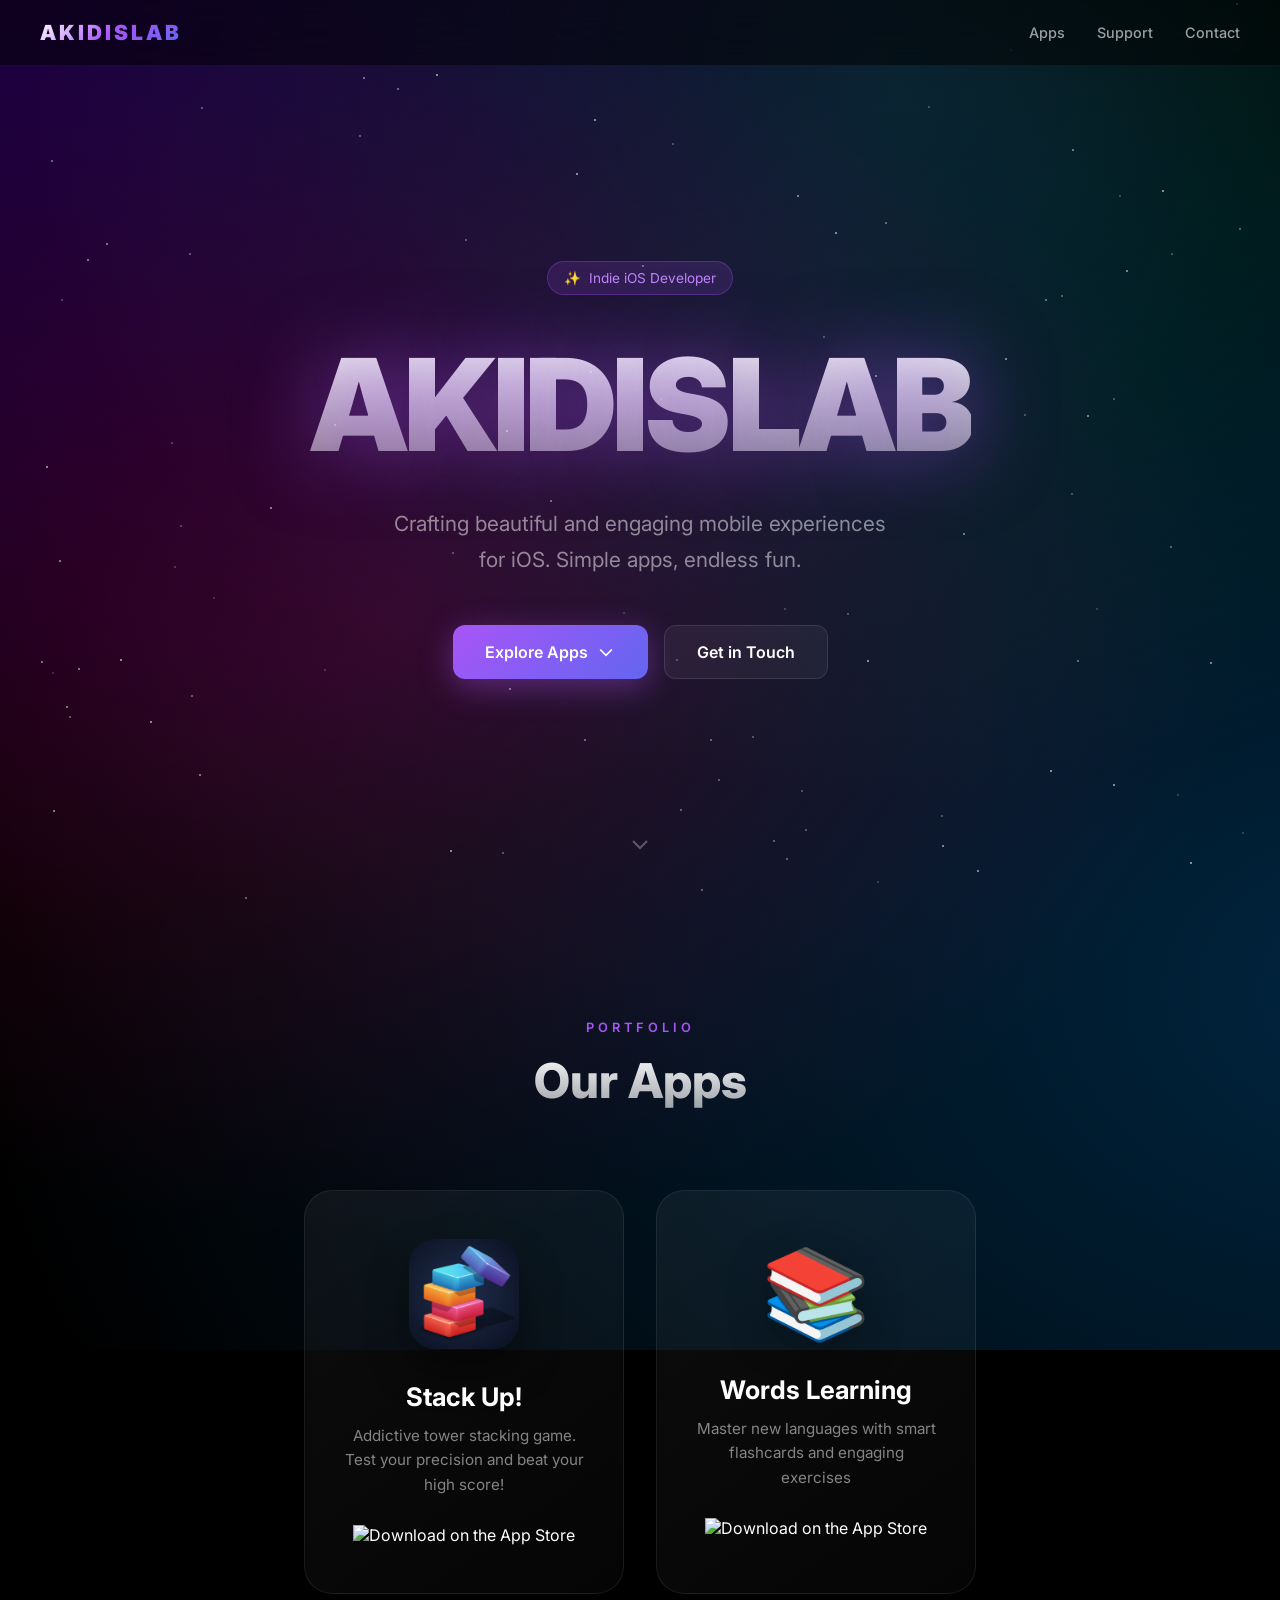
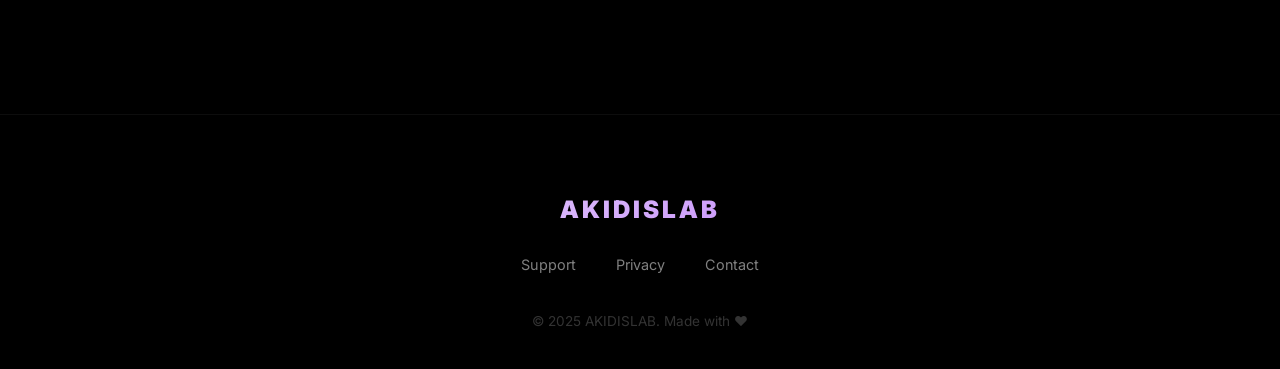
==== index.html @ 48c6bed4 "Add Words Learning App Store link Replace "Coming Soon" placeholder with active App Store link for t" ====
<!DOCTYPE html>
<html lang="en">
<head>
    <meta charset="UTF-8">
    <meta name="viewport" content="width=device-width, initial-scale=1.0">
    <title>AKIDISLAB</title>
    <link rel="preconnect" href="https://fonts.googleapis.com">
    <link rel="preconnect" href="https://fonts.gstatic.com" crossorigin>
    <link href="https://fonts.googleapis.com/css2?family=Inter:wght@400;500;600;700;800;900&display=swap" rel="stylesheet">
    <style>
        * {
            margin: 0;
            padding: 0;
            box-sizing: border-box;
        }
        body {
            font-family: 'Inter', -apple-system, BlinkMacSystemFont, sans-serif;
            background: #000;
            color: white;
            min-height: 100vh;
            overflow-x: hidden;
        }

        /* Animated background */
        .bg-gradient {
            position: fixed;
            top: 0;
            left: 0;
            right: 0;
            bottom: 0;
            z-index: -1;
            background: #000;
        }
        .bg-gradient::before {
            content: '';
            position: absolute;
            top: -50%;
            left: -50%;
            width: 200%;
            height: 200%;
            background:
                radial-gradient(ellipse at 20% 20%, rgba(120, 0, 255, 0.3) 0%, transparent 50%),
                radial-gradient(ellipse at 80% 80%, rgba(0, 150, 255, 0.25) 0%, transparent 50%),
                radial-gradient(ellipse at 40% 60%, rgba(255, 0, 100, 0.2) 0%, transparent 40%),
                radial-gradient(ellipse at 60% 30%, rgba(0, 255, 200, 0.15) 0%, transparent 40%);
            animation: gradientMove 20s ease-in-out infinite;
        }
        @keyframes gradientMove {
            0%, 100% { transform: translate(0, 0) rotate(0deg); }
            25% { transform: translate(2%, 2%) rotate(1deg); }
            50% { transform: translate(-1%, 3%) rotate(-1deg); }
            75% { transform: translate(-2%, -1%) rotate(0.5deg); }
        }

        /* Stars */
        .stars {
            position: fixed;
            top: 0;
            left: 0;
            width: 100%;
            height: 100%;
            z-index: -1;
            pointer-events: none;
        }
        .star {
            position: absolute;
            width: 2px;
            height: 2px;
            background: white;
            border-radius: 50%;
            animation: twinkle 3s ease-in-out infinite;
        }
        @keyframes twinkle {
            0%, 100% { opacity: 0.3; transform: scale(1); }
            50% { opacity: 1; transform: scale(1.2); }
        }

        /* Header */
        header {
            position: fixed;
            top: 0;
            left: 0;
            right: 0;
            z-index: 100;
            padding: 20px 40px;
            display: flex;
            justify-content: space-between;
            align-items: center;
            background: rgba(0, 0, 0, 0.5);
            backdrop-filter: blur(20px);
            -webkit-backdrop-filter: blur(20px);
            border-bottom: 1px solid rgba(255,255,255,0.05);
            transition: all 0.3s ease;
        }
        header.scrolled {
            background: rgba(0, 0, 0, 0.9);
            padding: 16px 40px;
        }
        .logo {
            font-size: 1.3rem;
            font-weight: 900;
            letter-spacing: 3px;
            background: linear-gradient(135deg, #fff 0%, #a855f7 50%, #6366f1 100%);
            -webkit-background-clip: text;
            -webkit-text-fill-color: transparent;
            background-clip: text;
        }
        nav {
            display: flex;
            gap: 32px;
        }
        nav a {
            color: rgba(255,255,255,0.6);
            text-decoration: none;
            font-size: 0.9rem;
            font-weight: 500;
            transition: all 0.3s ease;
            position: relative;
        }
        nav a::after {
            content: '';
            position: absolute;
            bottom: -4px;
            left: 0;
            width: 0;
            height: 2px;
            background: linear-gradient(90deg, #a855f7, #6366f1);
            transition: width 0.3s ease;
        }
        nav a:hover {
            color: #fff;
        }
        nav a:hover::after {
            width: 100%;
        }

        /* Hero */
        .hero {
            min-height: 100vh;
            display: flex;
            flex-direction: column;
            justify-content: center;
            align-items: center;
            text-align: center;
            padding: 120px 24px 80px;
            position: relative;
        }
        .hero-badge {
            display: inline-flex;
            align-items: center;
            gap: 8px;
            padding: 8px 16px;
            background: rgba(168, 85, 247, 0.15);
            border: 1px solid rgba(168, 85, 247, 0.3);
            border-radius: 50px;
            font-size: 0.85rem;
            color: #c084fc;
            margin-bottom: 32px;
            animation: fadeInUp 0.8s ease forwards;
            opacity: 0;
        }
        .hero-badge::before {
            content: '✨';
        }
        .hero-title {
            font-size: clamp(3.5rem, 12vw, 8rem);
            font-weight: 900;
            letter-spacing: -4px;
            margin-bottom: 24px;
            background: linear-gradient(180deg, #fff 0%, rgba(255,255,255,0.4) 100%);
            -webkit-background-clip: text;
            -webkit-text-fill-color: transparent;
            background-clip: text;
            animation: fadeInUp 0.8s ease 0.1s forwards;
            opacity: 0;
            text-shadow: 0 0 80px rgba(168, 85, 247, 0.5);
        }
        .hero-subtitle {
            font-size: clamp(1rem, 3vw, 1.3rem);
            color: rgba(255,255,255,0.5);
            max-width: 500px;
            line-height: 1.7;
            animation: fadeInUp 0.8s ease 0.2s forwards;
            opacity: 0;
        }
        .hero-cta {
            margin-top: 48px;
            display: flex;
            gap: 16px;
            animation: fadeInUp 0.8s ease 0.3s forwards;
            opacity: 0;
        }
        .btn {
            padding: 16px 32px;
            border-radius: 12px;
            font-size: 1rem;
            font-weight: 600;
            text-decoration: none;
            transition: all 0.3s ease;
            display: inline-flex;
            align-items: center;
            gap: 8px;
        }
        .btn-primary {
            background: linear-gradient(135deg, #a855f7 0%, #6366f1 100%);
            color: white;
            box-shadow: 0 8px 32px rgba(168, 85, 247, 0.4);
        }
        .btn-primary:hover {
            transform: translateY(-2px);
            box-shadow: 0 12px 40px rgba(168, 85, 247, 0.6);
        }
        .btn-secondary {
            background: rgba(255,255,255,0.05);
            border: 1px solid rgba(255,255,255,0.1);
            color: white;
        }
        .btn-secondary:hover {
            background: rgba(255,255,255,0.1);
            border-color: rgba(255,255,255,0.2);
        }
        .scroll-indicator {
            position: absolute;
            bottom: 40px;
            left: 50%;
            transform: translateX(-50%);
            animation: bounce 2s ease-in-out infinite;
        }
        .scroll-indicator svg {
            width: 24px;
            height: 24px;
            stroke: rgba(255,255,255,0.3);
        }
        @keyframes bounce {
            0%, 100% { transform: translateX(-50%) translateY(0); }
            50% { transform: translateX(-50%) translateY(10px); }
        }
        @keyframes fadeInUp {
            from {
                opacity: 0;
                transform: translateY(30px);
            }
            to {
                opacity: 1;
                transform: translateY(0);
            }
        }

        /* Apps Section */
        .apps-section {
            padding: 120px 24px;
            position: relative;
        }
        .section-header {
            text-align: center;
            margin-bottom: 80px;
        }
        .section-label {
            font-size: 0.8rem;
            font-weight: 600;
            letter-spacing: 4px;
            text-transform: uppercase;
            color: #a855f7;
            margin-bottom: 16px;
        }
        .section-title {
            font-size: clamp(2rem, 5vw, 3rem);
            font-weight: 800;
            background: linear-gradient(180deg, #fff 0%, rgba(255,255,255,0.6) 100%);
            -webkit-background-clip: text;
            -webkit-text-fill-color: transparent;
            background-clip: text;
        }
        .apps-grid {
            display: flex;
            justify-content: center;
            gap: 32px;
            flex-wrap: wrap;
            max-width: 900px;
            margin: 0 auto;
        }
        .app-card {
            width: 320px;
            background: linear-gradient(145deg, rgba(255,255,255,0.05) 0%, rgba(255,255,255,0.02) 100%);
            border-radius: 28px;
            padding: 48px 36px;
            text-align: center;
            text-decoration: none;
            color: white;
            border: 1px solid rgba(255,255,255,0.08);
            transition: all 0.4s cubic-bezier(0.175, 0.885, 0.32, 1.275);
            position: relative;
            overflow: hidden;
        }
        .app-card::before {
            content: '';
            position: absolute;
            top: 0;
            left: 0;
            right: 0;
            bottom: 0;
            background: linear-gradient(135deg, rgba(168, 85, 247, 0.1) 0%, rgba(99, 102, 241, 0.1) 100%);
            opacity: 0;
            transition: opacity 0.4s ease;
        }
        .app-card:hover {
            transform: translateY(-12px) scale(1.02);
            border-color: rgba(168, 85, 247, 0.3);
            box-shadow:
                0 40px 80px rgba(0,0,0,0.4),
                0 0 60px rgba(168, 85, 247, 0.2);
        }
        .app-card:hover::before {
            opacity: 1;
        }
        .app-card.disabled {
            pointer-events: none;
        }
        .app-card.disabled:hover {
            transform: none;
        }
        .app-icon-container {
            position: relative;
            display: inline-block;
            margin-bottom: 28px;
        }
        .app-icon-img {
            width: 110px;
            height: 110px;
            border-radius: 26px;
            box-shadow: 0 20px 40px rgba(0,0,0,0.4);
            position: relative;
            z-index: 1;
        }
        .app-icon-glow {
            position: absolute;
            top: 50%;
            left: 50%;
            transform: translate(-50%, -50%);
            width: 140px;
            height: 140px;
            background: radial-gradient(circle, rgba(168, 85, 247, 0.4) 0%, transparent 70%);
            filter: blur(20px);
            z-index: 0;
            opacity: 0;
            transition: opacity 0.4s ease;
        }
        .app-card:hover .app-icon-glow {
            opacity: 1;
        }
        .app-emoji {
            font-size: 5.5rem;
            margin-bottom: 28px;
            display: block;
            filter: drop-shadow(0 10px 20px rgba(0,0,0,0.3));
        }
        .app-name {
            font-size: 1.6rem;
            font-weight: 700;
            margin-bottom: 12px;
            position: relative;
            z-index: 1;
        }
        .app-desc {
            font-size: 0.95rem;
            color: rgba(255,255,255,0.5);
            margin-bottom: 28px;
            line-height: 1.6;
            position: relative;
            z-index: 1;
        }
        .app-store-badge {
            height: 48px;
            transition: transform 0.3s ease;
            position: relative;
            z-index: 1;
        }
        .app-card:hover .app-store-badge {
            transform: scale(1.05);
        }
        .status-badge {
            display: inline-block;
            padding: 10px 20px;
            border-radius: 50px;
            font-size: 0.8rem;
            font-weight: 600;
            letter-spacing: 1px;
            text-transform: uppercase;
            background: linear-gradient(135deg, rgba(251, 191, 36, 0.15) 0%, rgba(245, 158, 11, 0.15) 100%);
            color: #fbbf24;
            border: 1px solid rgba(251, 191, 36, 0.3);
            position: relative;
            z-index: 1;
        }

        /* Footer */
        footer {
            padding: 80px 24px 40px;
            text-align: center;
            border-top: 1px solid rgba(255,255,255,0.05);
            background: linear-gradient(180deg, transparent 0%, rgba(0,0,0,0.5) 100%);
        }
        .footer-logo {
            font-size: 1.5rem;
            font-weight: 900;
            letter-spacing: 3px;
            background: linear-gradient(135deg, #fff 0%, #a855f7 100%);
            -webkit-background-clip: text;
            -webkit-text-fill-color: transparent;
            background-clip: text;
            margin-bottom: 32px;
        }
        .footer-links {
            display: flex;
            justify-content: center;
            gap: 40px;
            margin-bottom: 40px;
        }
        .footer-links a {
            color: rgba(255,255,255,0.5);
            text-decoration: none;
            font-size: 0.9rem;
            transition: color 0.3s ease;
        }
        .footer-links a:hover {
            color: #a855f7;
        }
        .copyright {
            color: rgba(255,255,255,0.2);
            font-size: 0.85rem;
        }

        /* Mobile */
        @media (max-width: 768px) {
            header {
                padding: 16px 20px;
            }
            nav {
                gap: 20px;
            }
            nav a {
                font-size: 0.85rem;
            }
            .hero-title {
                letter-spacing: -2px;
            }
            .hero-cta {
                flex-direction: column;
                width: 100%;
                max-width: 300px;
            }
            .btn {
                width: 100%;
                justify-content: center;
            }
            .apps-grid {
                gap: 24px;
            }
            .app-card {
                width: 100%;
                max-width: 340px;
            }
        }
    </style>
</head>
<body>
    <div class="bg-gradient"></div>
    <div class="stars" id="stars"></div>

    <header id="header">
        <div class="logo">AKIDISLAB</div>
        <nav>
            <a href="#apps">Apps</a>
            <a href="support.html">Support</a>
            <a href="mailto:akidislab@gmail.com">Contact</a>
        </nav>
    </header>

    <section class="hero">
        <span class="hero-badge">Indie iOS Developer</span>
        <h1 class="hero-title">AKIDISLAB</h1>
        <p class="hero-subtitle">Crafting beautiful and engaging mobile experiences for iOS. Simple apps, endless fun.</p>
        <div class="hero-cta">
            <a href="#apps" class="btn btn-primary">
                <span>Explore Apps</span>
                <svg width="20" height="20" fill="none" stroke="currentColor" stroke-width="2" viewBox="0 0 24 24">
                    <path d="M19 9l-7 7-7-7"/>
                </svg>
            </a>
            <a href="mailto:akidislab@gmail.com" class="btn btn-secondary">Get in Touch</a>
        </div>
        <div class="scroll-indicator">
            <svg fill="none" stroke="currentColor" stroke-width="2" viewBox="0 0 24 24">
                <path d="M19 9l-7 7-7-7"/>
            </svg>
        </div>
    </section>

    <section class="apps-section" id="apps">
        <div class="section-header">
            <div class="section-label">Portfolio</div>
            <h2 class="section-title">Our Apps</h2>
        </div>
        <div class="apps-grid">
            <a href="https://apps.apple.com/app/id6756848592" class="app-card">
                <div class="app-icon-container">
                    <div class="app-icon-glow"></div>
                    <img src="stackup-icon.png" alt="Stack Up!" class="app-icon-img">
                </div>
                <div class="app-name">Stack Up!</div>
                <p class="app-desc">Addictive tower stacking game. Test your precision and beat your high score!</p>
                <img src="https://developer.apple.com/assets/elements/badges/download-on-the-app-store.svg" alt="Download on the App Store" class="app-store-badge">
            </a>
            <a href="https://apps.apple.com/rs/app/words-learning/id6756813183" class="app-card">
                <span class="app-emoji">📚</span>
                <div class="app-name">Words Learning</div>
                <p class="app-desc">Master new languages with smart flashcards and engaging exercises</p>
                <img src="https://developer.apple.com/assets/elements/badges/download-on-the-app-store.svg" alt="Download on the App Store" class="app-store-badge">
            </a>
        </div>
    </section>

    <footer>
        <div class="footer-logo">AKIDISLAB</div>
        <div class="footer-links">
            <a href="support.html">Support</a>
            <a href="privacy.html">Privacy</a>
            <a href="mailto:akidislab@gmail.com">Contact</a>
        </div>
        <p class="copyright">© 2025 AKIDISLAB. Made with ❤️</p>
    </footer>

    <script>
        // Generate stars
        const starsContainer = document.getElementById('stars');
        for (let i = 0; i < 100; i++) {
            const star = document.createElement('div');
            star.className = 'star';
            star.style.left = Math.random() * 100 + '%';
            star.style.top = Math.random() * 100 + '%';
            star.style.animationDelay = Math.random() * 3 + 's';
            star.style.opacity = Math.random() * 0.5 + 0.2;
            starsContainer.appendChild(star);
        }

        // Header scroll effect
        const header = document.getElementById('header');
        window.addEventListener('scroll', () => {
            if (window.scrollY > 50) {
                header.classList.add('scrolled');
            } else {
                header.classList.remove('scrolled');
            }
        });

        // Smooth scroll
        document.querySelectorAll('a[href^="#"]').forEach(anchor => {
            anchor.addEventListener('click', function (e) {
                e.preventDefault();
                const target = document.querySelector(this.getAttribute('href'));
                if (target) {
                    target.scrollIntoView({ behavior: 'smooth', block: 'start' });
                }
            });
        });
    </script>
</body>
</html>
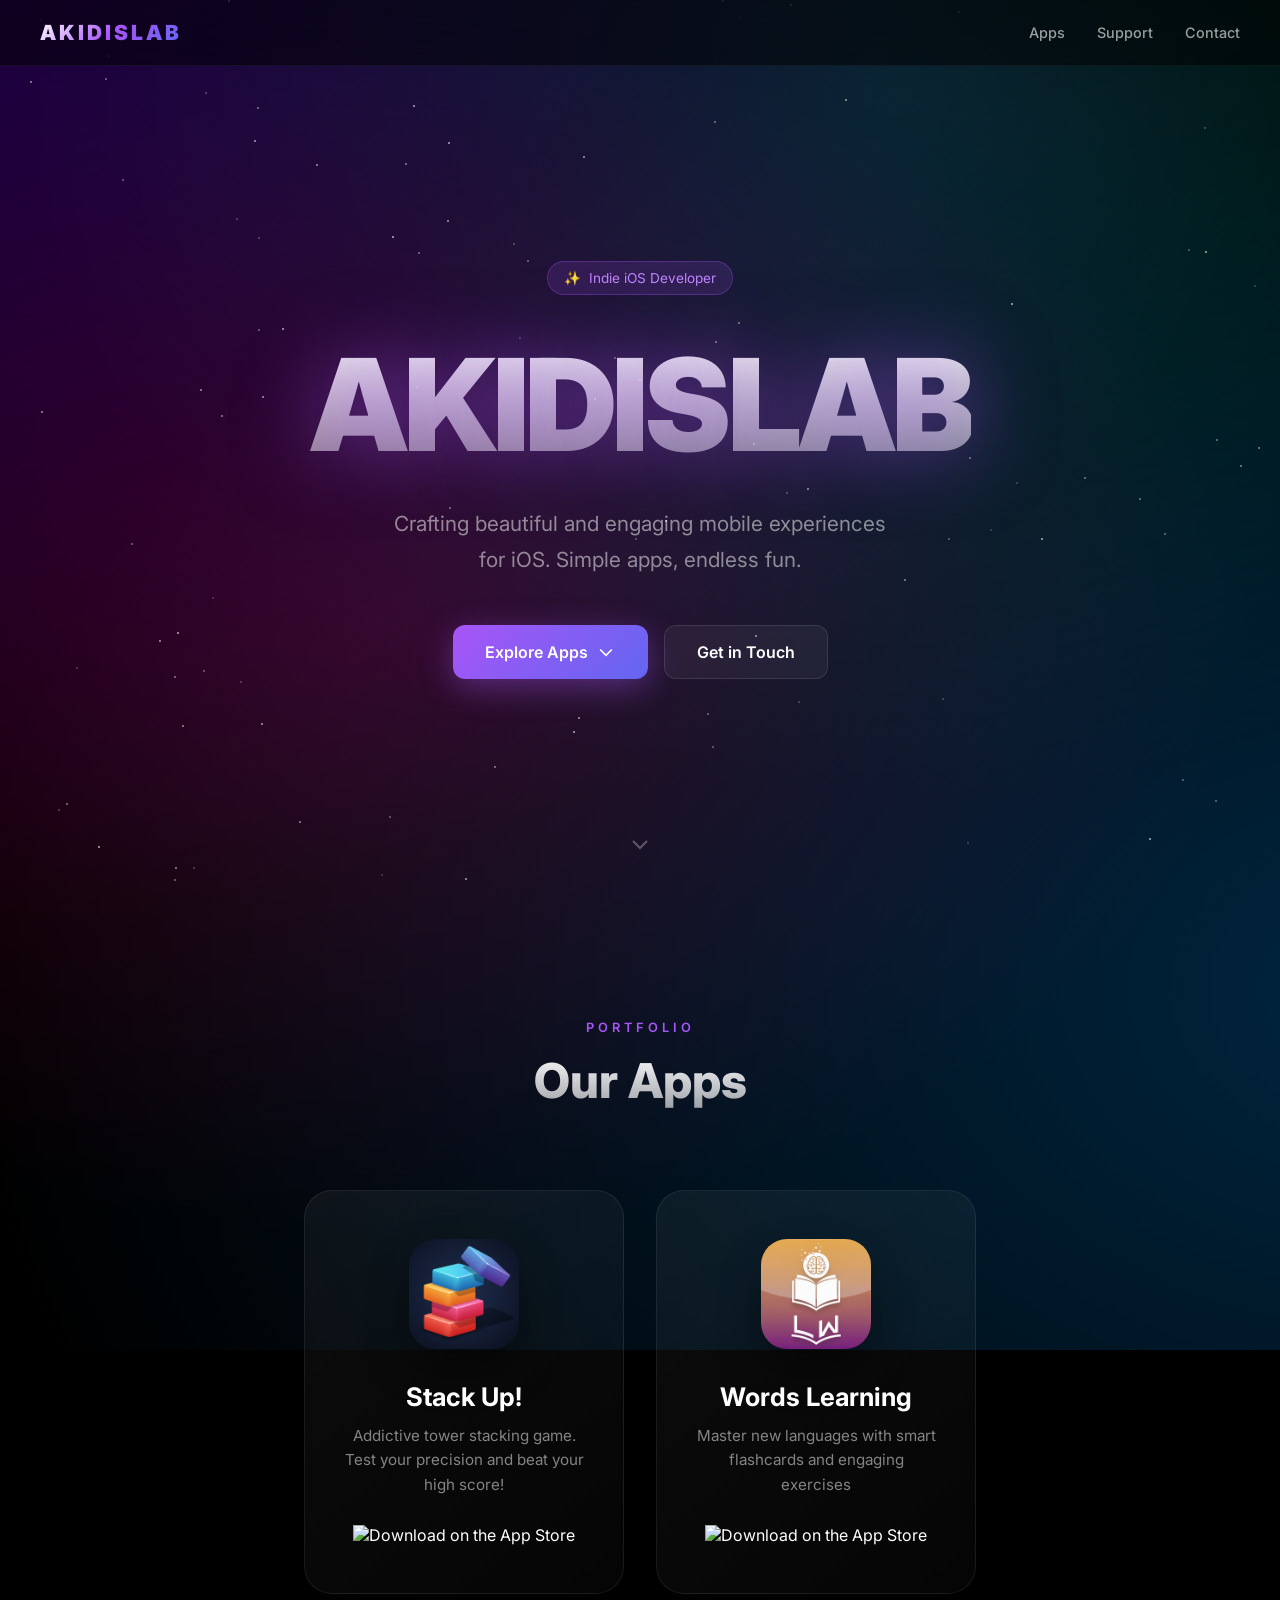
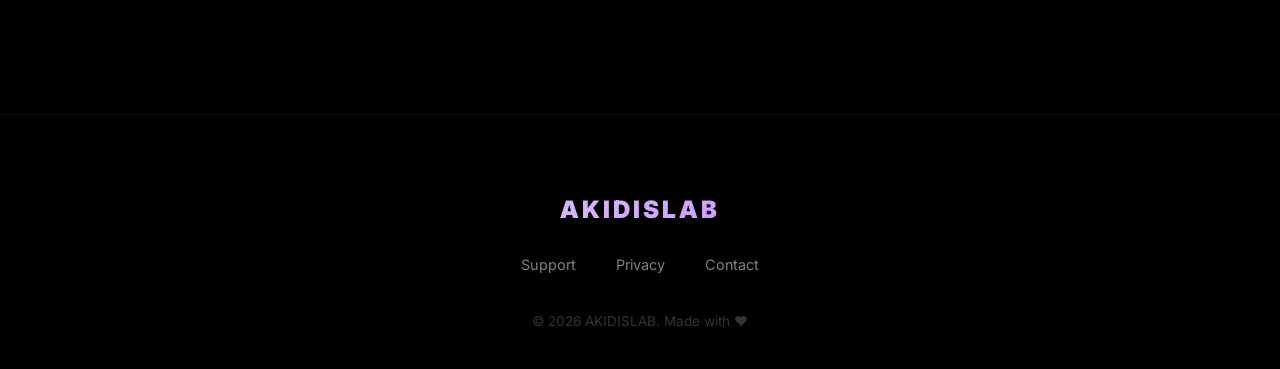
==== commit a0869b3b: "Add Words Learning icon and update copyright to 2026 - Replace emoji with actual app icon from App S" ====
--- a/index.html
+++ b/index.html
@@ -512,7 +512,10 @@
                 <img src="https://developer.apple.com/assets/elements/badges/download-on-the-app-store.svg" alt="Download on the App Store" class="app-store-badge">
             </a>
             <a href="https://apps.apple.com/rs/app/words-learning/id6756813183" class="app-card">
-                <span class="app-emoji">📚</span>
+                <div class="app-icon-container">
+                    <div class="app-icon-glow"></div>
+                    <img src="words-learning-icon.png" alt="Words Learning" class="app-icon-img">
+                </div>
                 <div class="app-name">Words Learning</div>
                 <p class="app-desc">Master new languages with smart flashcards and engaging exercises</p>
                 <img src="https://developer.apple.com/assets/elements/badges/download-on-the-app-store.svg" alt="Download on the App Store" class="app-store-badge">
@@ -527,7 +530,7 @@
             <a href="privacy.html">Privacy</a>
             <a href="mailto:akidislab@gmail.com">Contact</a>
         </div>
-        <p class="copyright">© 2025 AKIDISLAB. Made with ❤️</p>
+        <p class="copyright">© 2026 AKIDISLAB. Made with ❤️</p>
     </footer>
 
     <script>
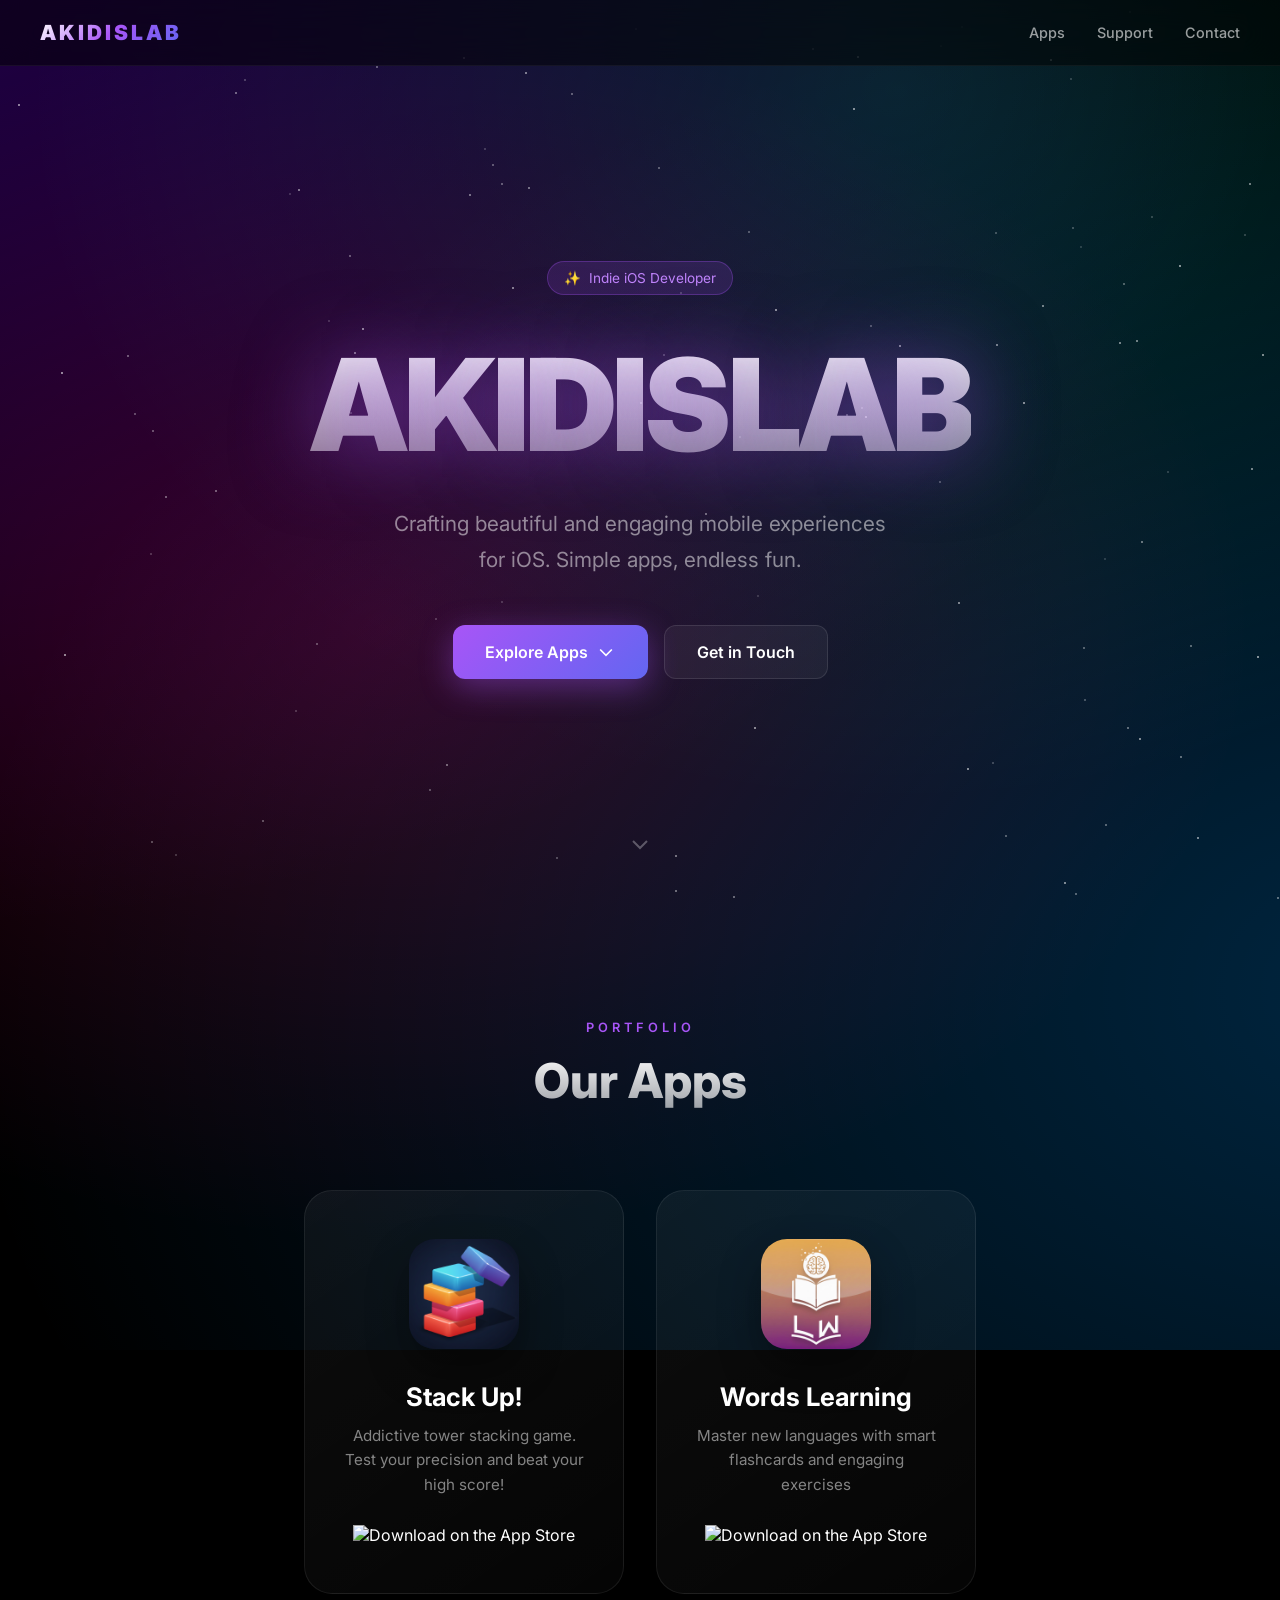
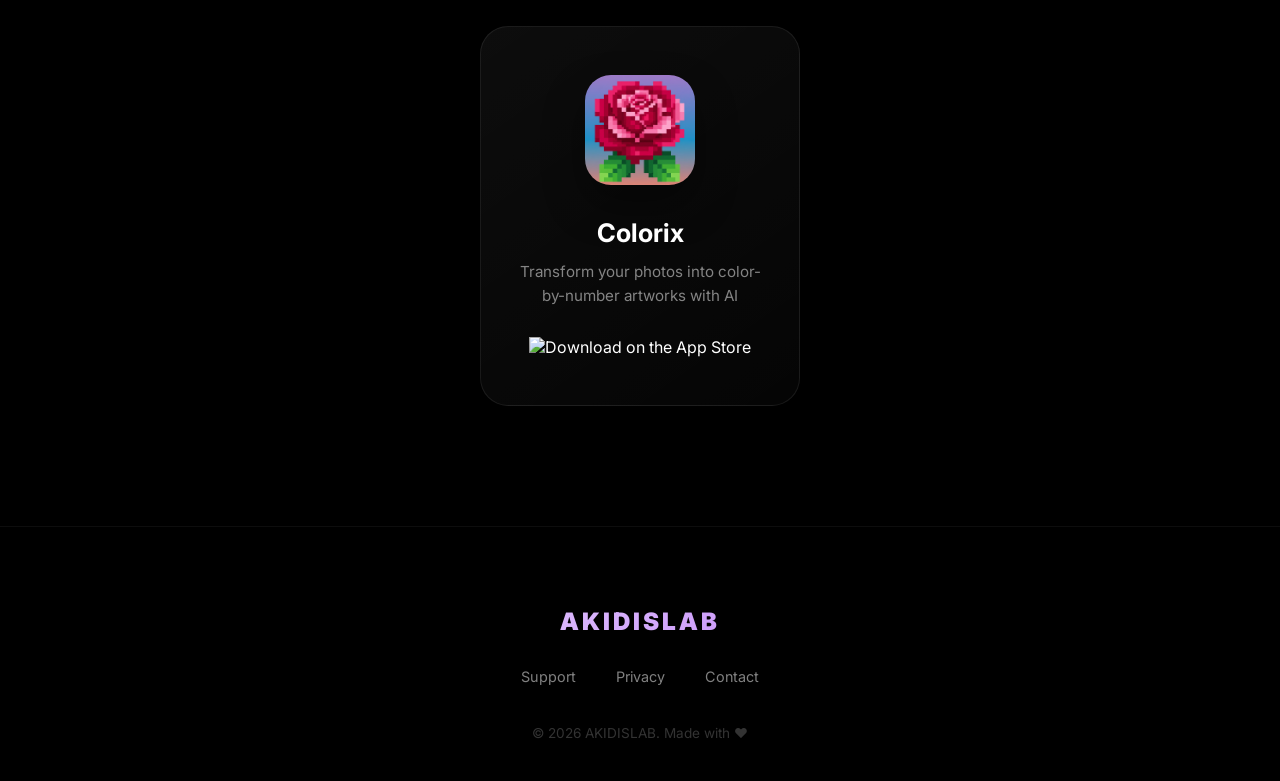
==== commit cdb8f932: "Add Colorix app to portfolio AI-powered photo to color-by-number converter app.  🤖 Generated with [C" ====
--- a/index.html
+++ b/index.html
@@ -520,6 +520,15 @@
                 <p class="app-desc">Master new languages with smart flashcards and engaging exercises</p>
                 <img src="https://developer.apple.com/assets/elements/badges/download-on-the-app-store.svg" alt="Download on the App Store" class="app-store-badge">
             </a>
+            <a href="https://apps.apple.com/rs/app/colorix/id6757017591" class="app-card">
+                <div class="app-icon-container">
+                    <div class="app-icon-glow"></div>
+                    <img src="colorix-icon.png" alt="Colorix" class="app-icon-img">
+                </div>
+                <div class="app-name">Colorix</div>
+                <p class="app-desc">Transform your photos into color-by-number artworks with AI</p>
+                <img src="https://developer.apple.com/assets/elements/badges/download-on-the-app-store.svg" alt="Download on the App Store" class="app-store-badge">
+            </a>
         </div>
     </section>
 
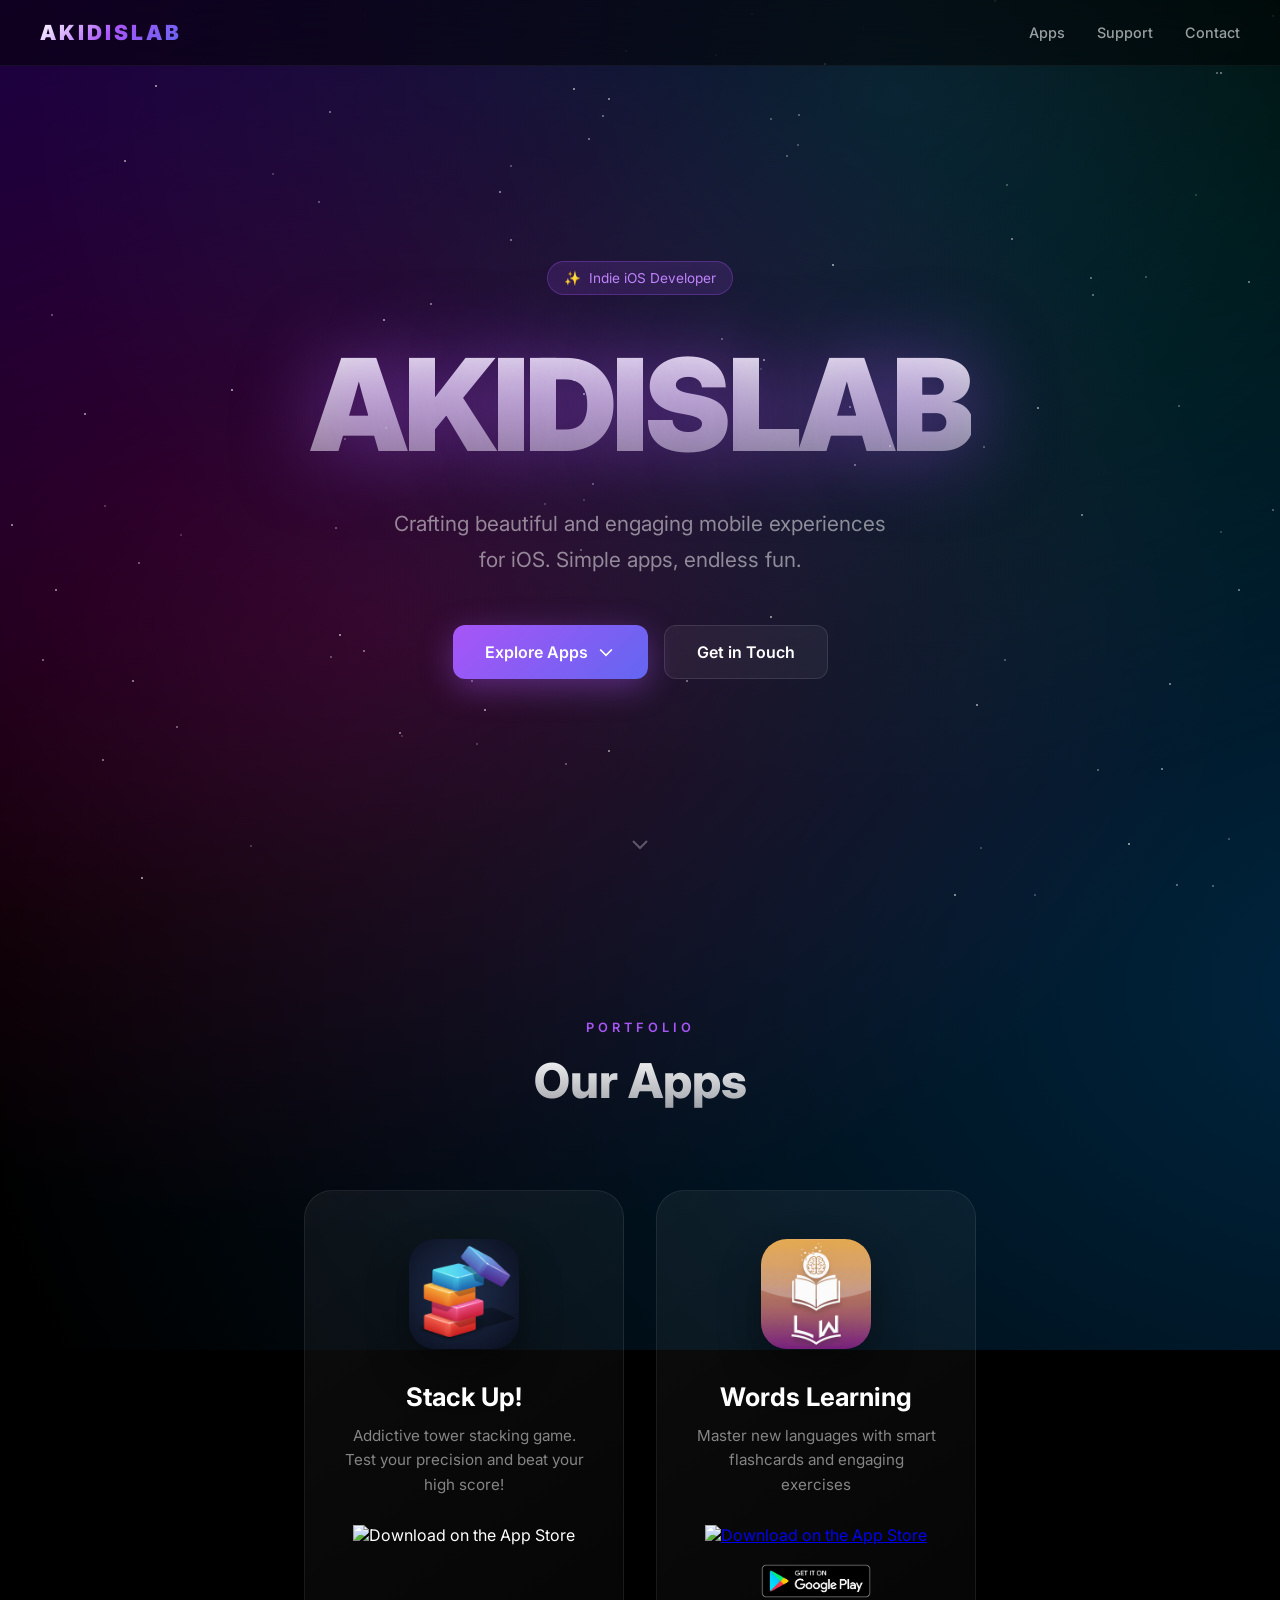
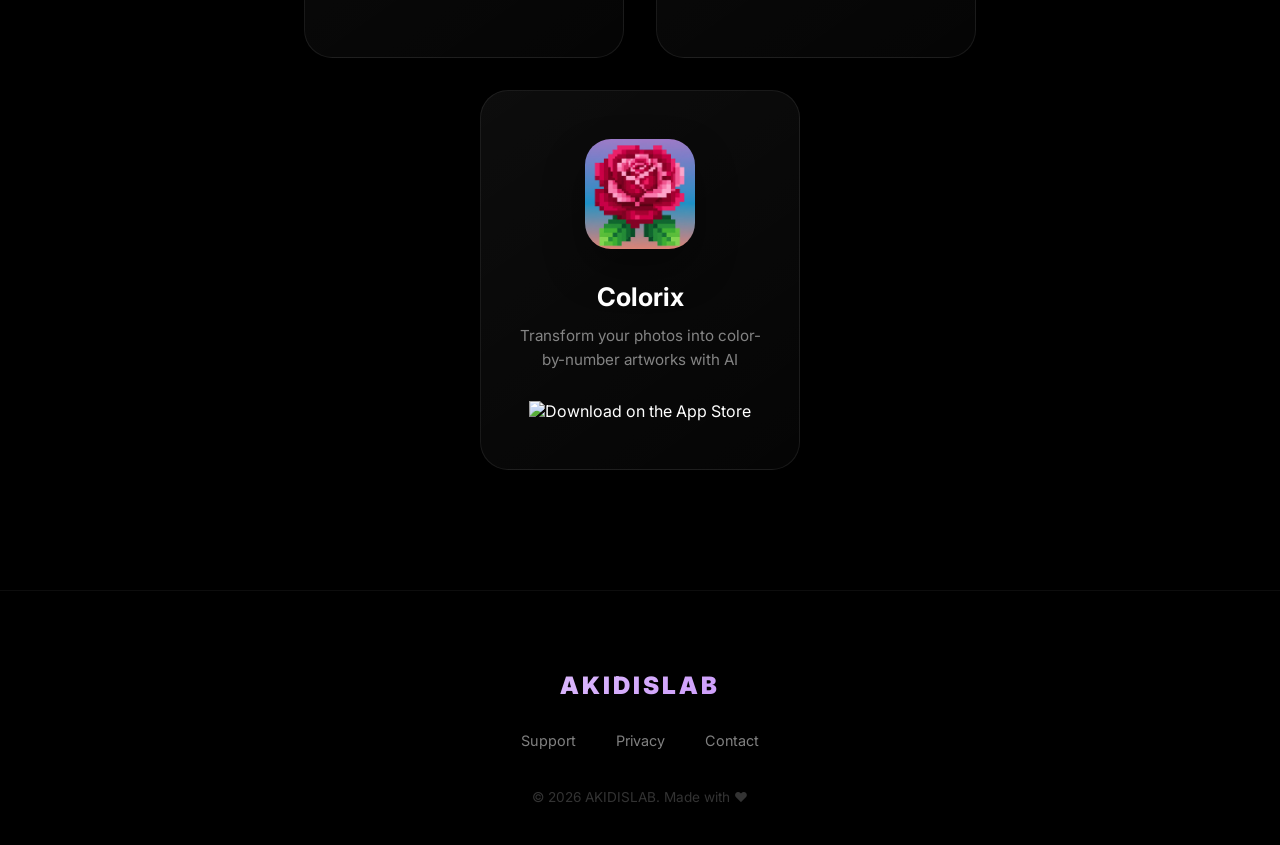
==== commit 1057d8c1: "Add Google Play badge to Words Learning" ====
--- a/index.html
+++ b/index.html
@@ -511,15 +511,22 @@
                 <p class="app-desc">Addictive tower stacking game. Test your precision and beat your high score!</p>
                 <img src="https://developer.apple.com/assets/elements/badges/download-on-the-app-store.svg" alt="Download on the App Store" class="app-store-badge">
             </a>
-            <a href="https://apps.apple.com/rs/app/words-learning/id6756813183" class="app-card">
+            <div class="app-card">
                 <div class="app-icon-container">
                     <div class="app-icon-glow"></div>
                     <img src="words-learning-icon.png" alt="Words Learning" class="app-icon-img">
                 </div>
                 <div class="app-name">Words Learning</div>
                 <p class="app-desc">Master new languages with smart flashcards and engaging exercises</p>
-                <img src="https://developer.apple.com/assets/elements/badges/download-on-the-app-store.svg" alt="Download on the App Store" class="app-store-badge">
-            </a>
+                <div style="display: flex; gap: 12px; justify-content: center; flex-wrap: wrap;">
+                    <a href="https://apps.apple.com/rs/app/words-learning/id6756813183">
+                        <img src="https://developer.apple.com/assets/elements/badges/download-on-the-app-store.svg" alt="Download on the App Store" class="app-store-badge">
+                    </a>
+                    <a href="https://play.google.com/store/apps/details?id=com.akidislab.learnserbian">
+                        <img src="google-play-badge.png" alt="Get it on Google Play" class="app-store-badge">
+                    </a>
+                </div>
+            </div>
             <a href="https://apps.apple.com/rs/app/colorix/id6757017591" class="app-card">
                 <div class="app-icon-container">
                     <div class="app-icon-glow"></div>
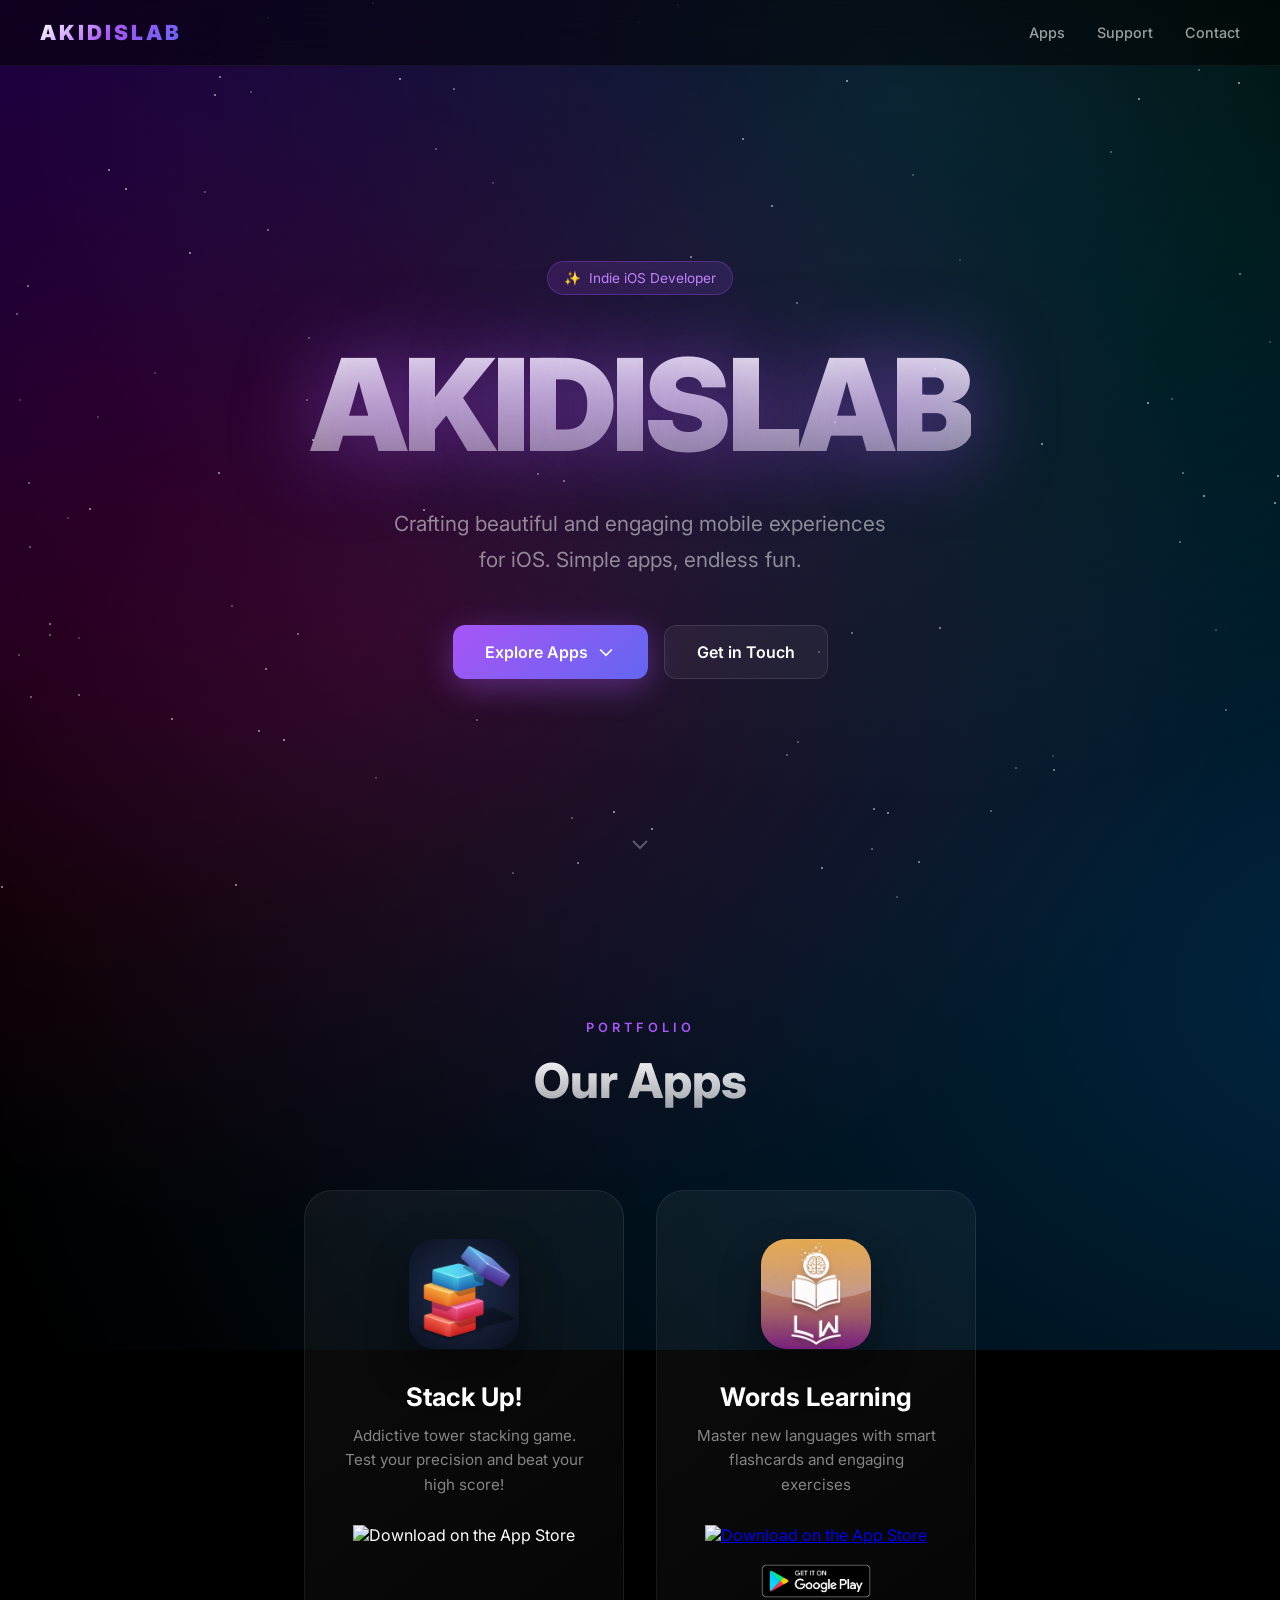
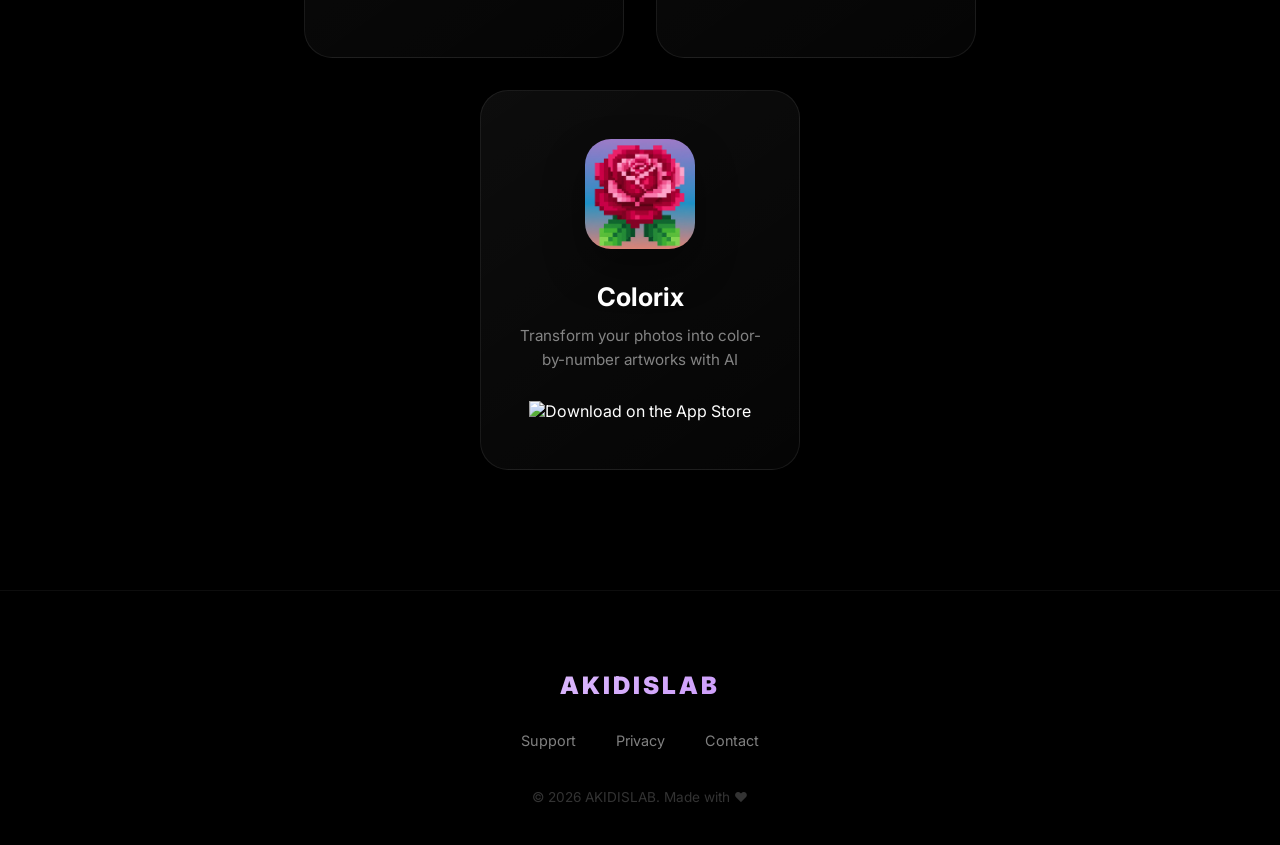
==== commit 6228b96c: "commit" ====
--- a/index.html
+++ b/index.html
@@ -523,7 +523,7 @@
                         <img src="https://developer.apple.com/assets/elements/badges/download-on-the-app-store.svg" alt="Download on the App Store" class="app-store-badge">
                     </a>
                     <a href="https://play.google.com/store/apps/details?id=com.akidislab.learnserbian">
-                        <img src="google-play-badge.png" alt="Get it on Google Play" class="app-store-badge">
+                        <img src="google-play-badge.png" alt="Get it on Google Play" class="app-store-badge" style="height: 48px; width: auto;">
                     </a>
                 </div>
             </div>
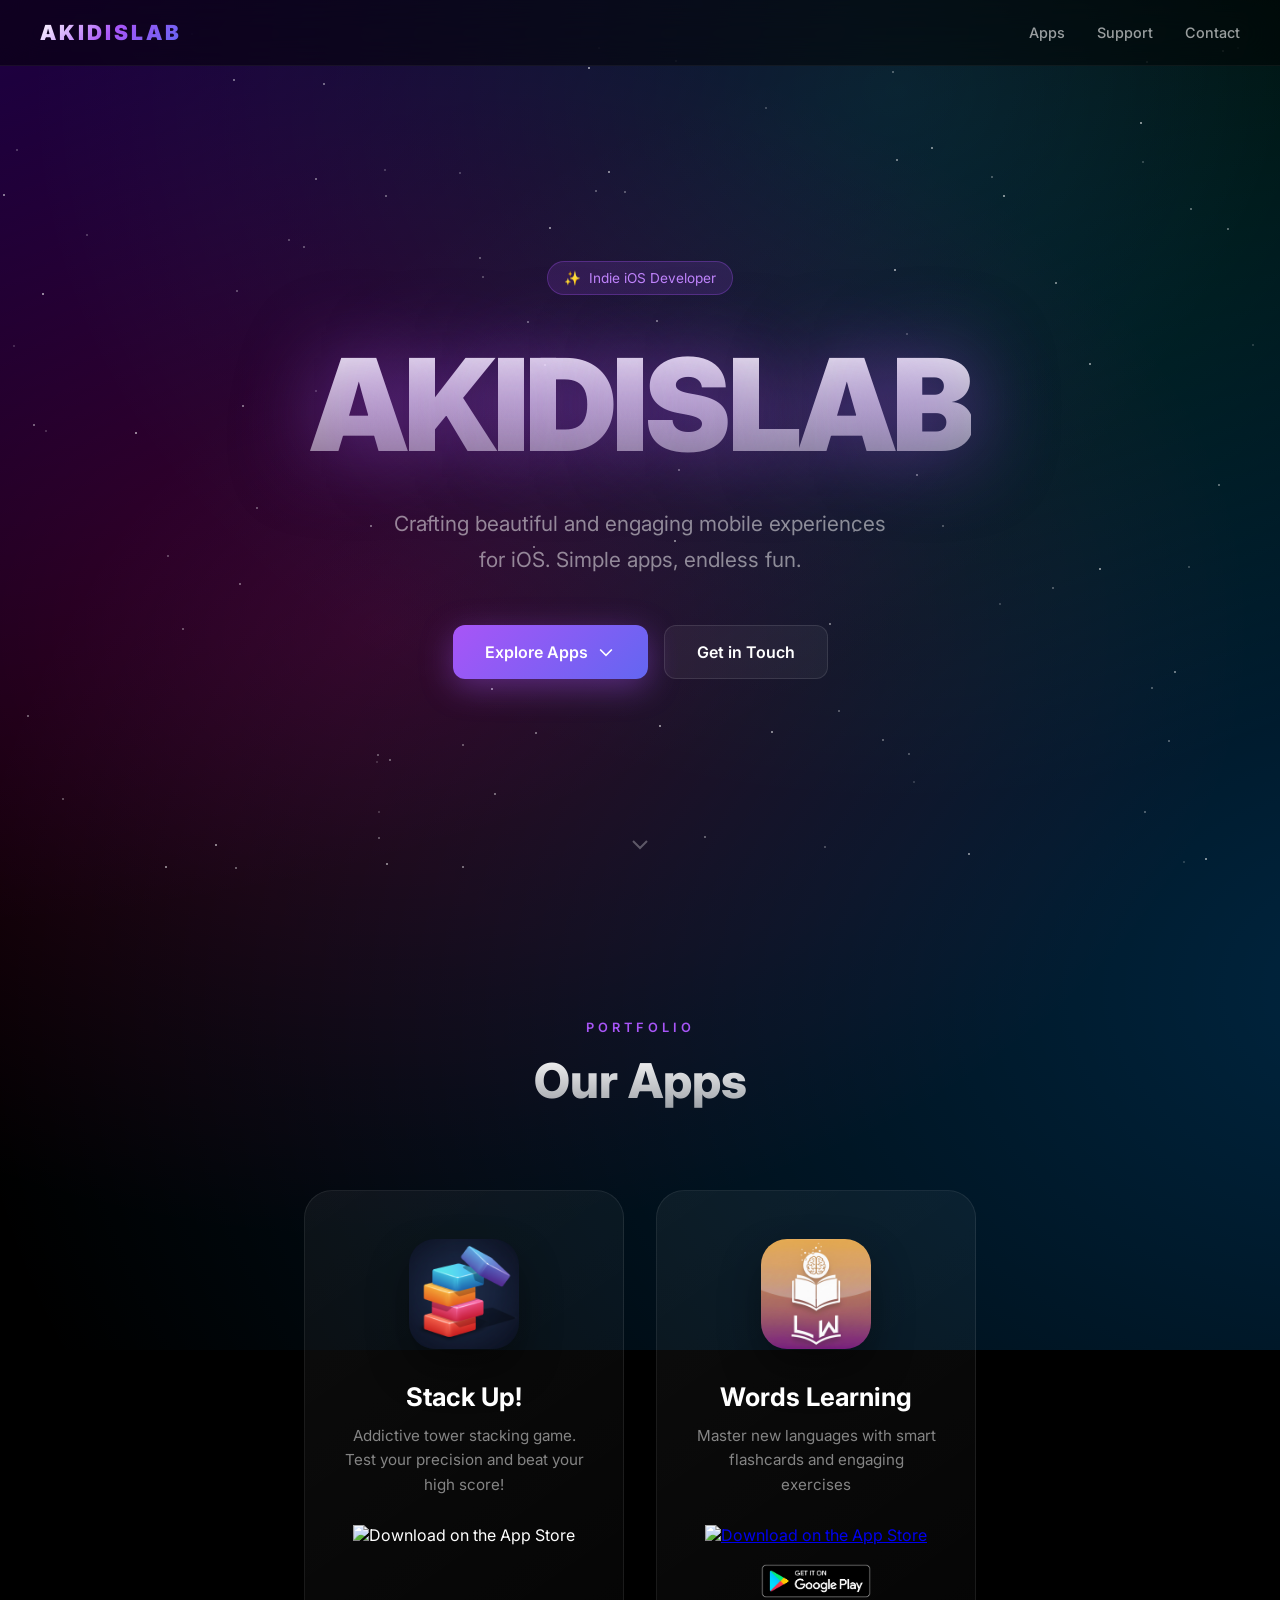
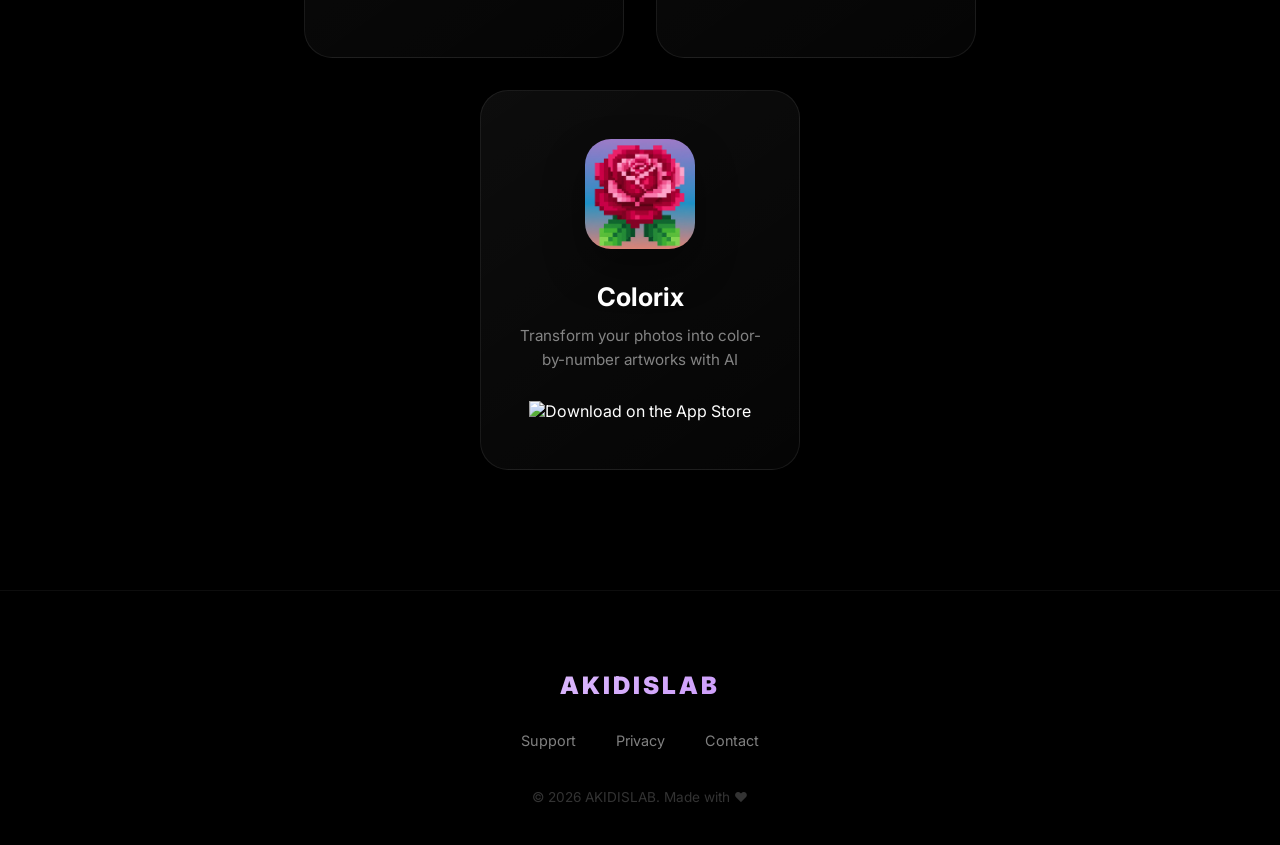
==== commit a6bbdf19: "minor changes" ====
--- a/index.html
+++ b/index.html
@@ -522,8 +522,8 @@
                     <a href="https://apps.apple.com/rs/app/words-learning/id6756813183">
                         <img src="https://developer.apple.com/assets/elements/badges/download-on-the-app-store.svg" alt="Download on the App Store" class="app-store-badge">
                     </a>
-                    <a href="https://play.google.com/store/apps/details?id=com.akidislab.learnserbian">
-                        <img src="google-play-badge.png" alt="Get it on Google Play" class="app-store-badge" style="height: 48px; width: auto;">
+                    <a href="https://play.google.com/store/apps/details?id=com.learnserbian.learn_serbian">
+                        <img src="google-play-badge.png" alt="Get it on Google Play" class="app-store-badge">
                     </a>
                 </div>
             </div>
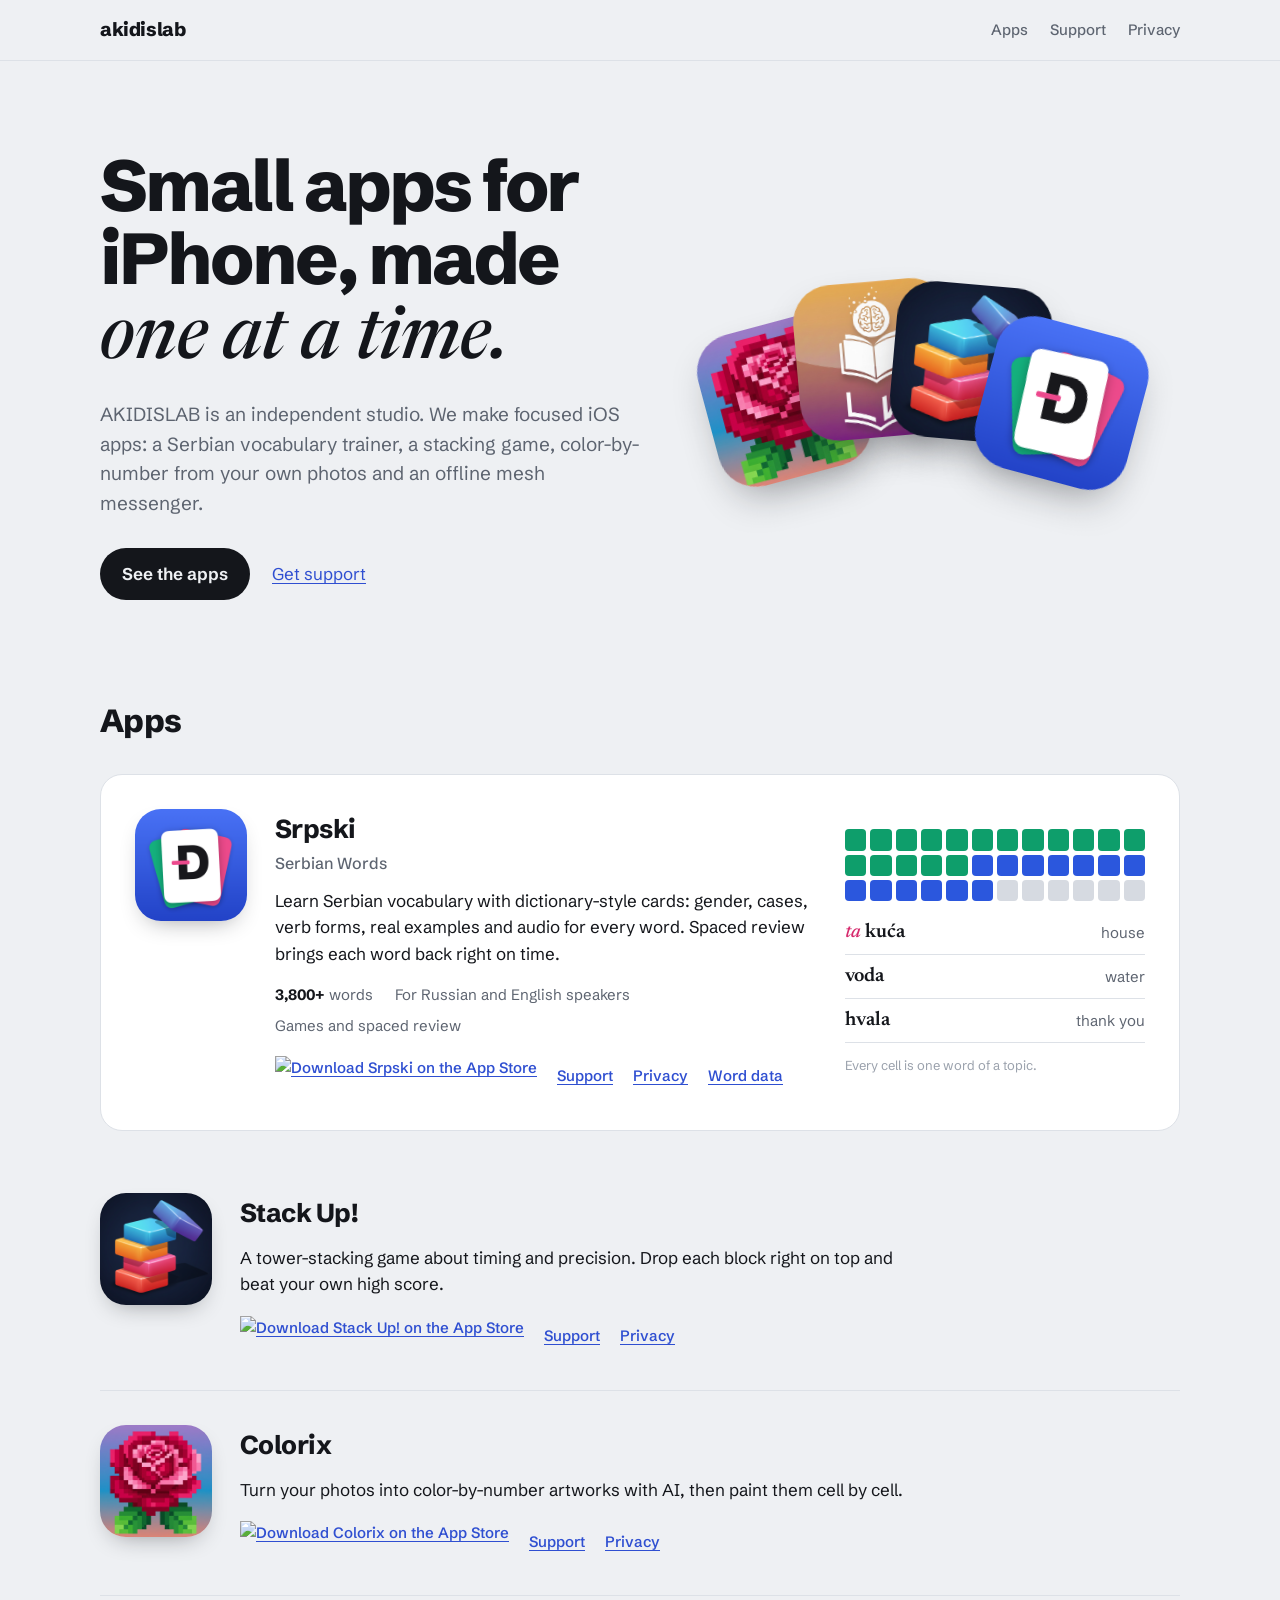
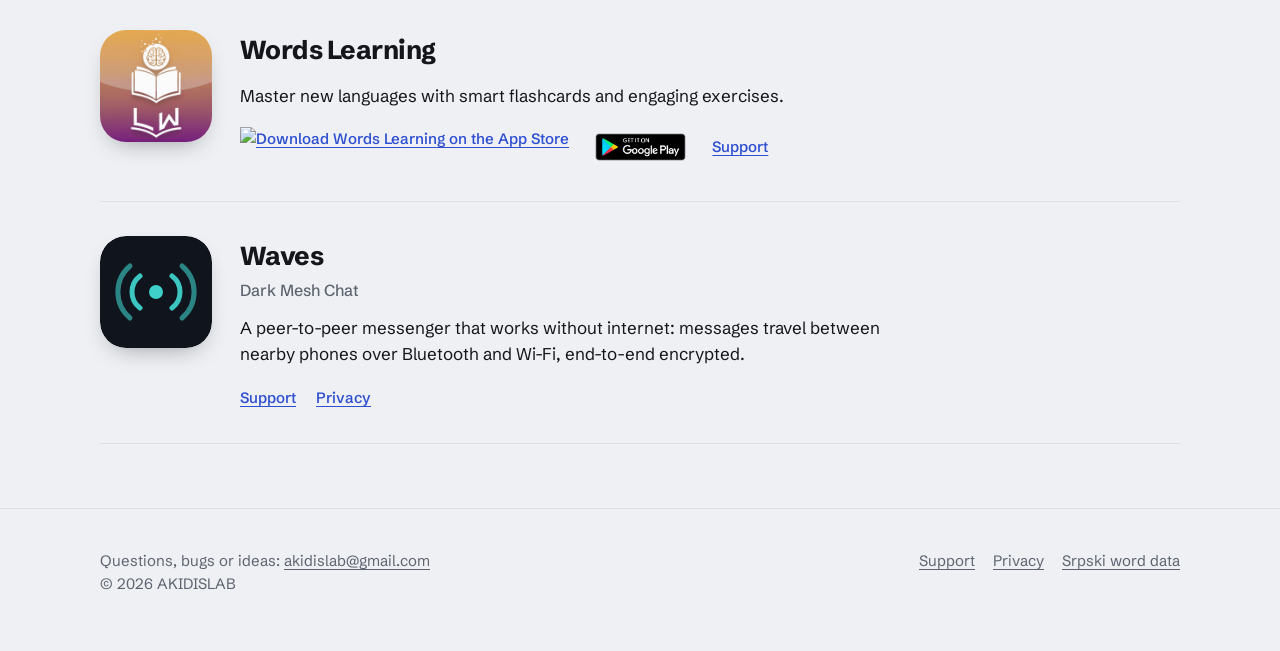
==== commit e123940c: "Redesign site, add Srpski and its Wiktionary word data page" ====
--- a/index.html
+++ b/index.html
@@ -1,587 +1,151 @@
 <!DOCTYPE html>
 <html lang="en">
 <head>
-    <meta charset="UTF-8">
-    <meta name="viewport" content="width=device-width, initial-scale=1.0">
-    <title>AKIDISLAB</title>
-    <link rel="preconnect" href="https://fonts.googleapis.com">
-    <link rel="preconnect" href="https://fonts.gstatic.com" crossorigin>
-    <link href="https://fonts.googleapis.com/css2?family=Inter:wght@400;500;600;700;800;900&display=swap" rel="stylesheet">
-    <style>
-        * {
-            margin: 0;
-            padding: 0;
-            box-sizing: border-box;
-        }
-        body {
-            font-family: 'Inter', -apple-system, BlinkMacSystemFont, sans-serif;
-            background: #000;
-            color: white;
-            min-height: 100vh;
-            overflow-x: hidden;
-        }
-
-        /* Animated background */
-        .bg-gradient {
-            position: fixed;
-            top: 0;
-            left: 0;
-            right: 0;
-            bottom: 0;
-            z-index: -1;
-            background: #000;
-        }
-        .bg-gradient::before {
-            content: '';
-            position: absolute;
-            top: -50%;
-            left: -50%;
-            width: 200%;
-            height: 200%;
-            background:
-                radial-gradient(ellipse at 20% 20%, rgba(120, 0, 255, 0.3) 0%, transparent 50%),
-                radial-gradient(ellipse at 80% 80%, rgba(0, 150, 255, 0.25) 0%, transparent 50%),
-                radial-gradient(ellipse at 40% 60%, rgba(255, 0, 100, 0.2) 0%, transparent 40%),
-                radial-gradient(ellipse at 60% 30%, rgba(0, 255, 200, 0.15) 0%, transparent 40%);
-            animation: gradientMove 20s ease-in-out infinite;
-        }
-        @keyframes gradientMove {
-            0%, 100% { transform: translate(0, 0) rotate(0deg); }
-            25% { transform: translate(2%, 2%) rotate(1deg); }
-            50% { transform: translate(-1%, 3%) rotate(-1deg); }
-            75% { transform: translate(-2%, -1%) rotate(0.5deg); }
-        }
-
-        /* Stars */
-        .stars {
-            position: fixed;
-            top: 0;
-            left: 0;
-            width: 100%;
-            height: 100%;
-            z-index: -1;
-            pointer-events: none;
-        }
-        .star {
-            position: absolute;
-            width: 2px;
-            height: 2px;
-            background: white;
-            border-radius: 50%;
-            animation: twinkle 3s ease-in-out infinite;
-        }
-        @keyframes twinkle {
-            0%, 100% { opacity: 0.3; transform: scale(1); }
-            50% { opacity: 1; transform: scale(1.2); }
-        }
-
-        /* Header */
-        header {
-            position: fixed;
-            top: 0;
-            left: 0;
-            right: 0;
-            z-index: 100;
-            padding: 20px 40px;
-            display: flex;
-            justify-content: space-between;
-            align-items: center;
-            background: rgba(0, 0, 0, 0.5);
-            backdrop-filter: blur(20px);
-            -webkit-backdrop-filter: blur(20px);
-            border-bottom: 1px solid rgba(255,255,255,0.05);
-            transition: all 0.3s ease;
-        }
-        header.scrolled {
-            background: rgba(0, 0, 0, 0.9);
-            padding: 16px 40px;
-        }
-        .logo {
-            font-size: 1.3rem;
-            font-weight: 900;
-            letter-spacing: 3px;
-            background: linear-gradient(135deg, #fff 0%, #a855f7 50%, #6366f1 100%);
-            -webkit-background-clip: text;
-            -webkit-text-fill-color: transparent;
-            background-clip: text;
-        }
-        nav {
-            display: flex;
-            gap: 32px;
-        }
-        nav a {
-            color: rgba(255,255,255,0.6);
-            text-decoration: none;
-            font-size: 0.9rem;
-            font-weight: 500;
-            transition: all 0.3s ease;
-            position: relative;
-        }
-        nav a::after {
-            content: '';
-            position: absolute;
-            bottom: -4px;
-            left: 0;
-            width: 0;
-            height: 2px;
-            background: linear-gradient(90deg, #a855f7, #6366f1);
-            transition: width 0.3s ease;
-        }
-        nav a:hover {
-            color: #fff;
-        }
-        nav a:hover::after {
-            width: 100%;
-        }
-
-        /* Hero */
-        .hero {
-            min-height: 100vh;
-            display: flex;
-            flex-direction: column;
-            justify-content: center;
-            align-items: center;
-            text-align: center;
-            padding: 120px 24px 80px;
-            position: relative;
-        }
-        .hero-badge {
-            display: inline-flex;
-            align-items: center;
-            gap: 8px;
-            padding: 8px 16px;
-            background: rgba(168, 85, 247, 0.15);
-            border: 1px solid rgba(168, 85, 247, 0.3);
-            border-radius: 50px;
-            font-size: 0.85rem;
-            color: #c084fc;
-            margin-bottom: 32px;
-            animation: fadeInUp 0.8s ease forwards;
-            opacity: 0;
-        }
-        .hero-badge::before {
-            content: '✨';
-        }
-        .hero-title {
-            font-size: clamp(3.5rem, 12vw, 8rem);
-            font-weight: 900;
-            letter-spacing: -4px;
-            margin-bottom: 24px;
-            background: linear-gradient(180deg, #fff 0%, rgba(255,255,255,0.4) 100%);
-            -webkit-background-clip: text;
-            -webkit-text-fill-color: transparent;
-            background-clip: text;
-            animation: fadeInUp 0.8s ease 0.1s forwards;
-            opacity: 0;
-            text-shadow: 0 0 80px rgba(168, 85, 247, 0.5);
-        }
-        .hero-subtitle {
-            font-size: clamp(1rem, 3vw, 1.3rem);
-            color: rgba(255,255,255,0.5);
-            max-width: 500px;
-            line-height: 1.7;
-            animation: fadeInUp 0.8s ease 0.2s forwards;
-            opacity: 0;
-        }
-        .hero-cta {
-            margin-top: 48px;
-            display: flex;
-            gap: 16px;
-            animation: fadeInUp 0.8s ease 0.3s forwards;
-            opacity: 0;
-        }
-        .btn {
-            padding: 16px 32px;
-            border-radius: 12px;
-            font-size: 1rem;
-            font-weight: 600;
-            text-decoration: none;
-            transition: all 0.3s ease;
-            display: inline-flex;
-            align-items: center;
-            gap: 8px;
-        }
-        .btn-primary {
-            background: linear-gradient(135deg, #a855f7 0%, #6366f1 100%);
-            color: white;
-            box-shadow: 0 8px 32px rgba(168, 85, 247, 0.4);
-        }
-        .btn-primary:hover {
-            transform: translateY(-2px);
-            box-shadow: 0 12px 40px rgba(168, 85, 247, 0.6);
-        }
-        .btn-secondary {
-            background: rgba(255,255,255,0.05);
-            border: 1px solid rgba(255,255,255,0.1);
-            color: white;
-        }
-        .btn-secondary:hover {
-            background: rgba(255,255,255,0.1);
-            border-color: rgba(255,255,255,0.2);
-        }
-        .scroll-indicator {
-            position: absolute;
-            bottom: 40px;
-            left: 50%;
-            transform: translateX(-50%);
-            animation: bounce 2s ease-in-out infinite;
-        }
-        .scroll-indicator svg {
-            width: 24px;
-            height: 24px;
-            stroke: rgba(255,255,255,0.3);
-        }
-        @keyframes bounce {
-            0%, 100% { transform: translateX(-50%) translateY(0); }
-            50% { transform: translateX(-50%) translateY(10px); }
-        }
-        @keyframes fadeInUp {
-            from {
-                opacity: 0;
-                transform: translateY(30px);
-            }
-            to {
-                opacity: 1;
-                transform: translateY(0);
-            }
-        }
-
-        /* Apps Section */
-        .apps-section {
-            padding: 120px 24px;
-            position: relative;
-        }
-        .section-header {
-            text-align: center;
-            margin-bottom: 80px;
-        }
-        .section-label {
-            font-size: 0.8rem;
-            font-weight: 600;
-            letter-spacing: 4px;
-            text-transform: uppercase;
-            color: #a855f7;
-            margin-bottom: 16px;
-        }
-        .section-title {
-            font-size: clamp(2rem, 5vw, 3rem);
-            font-weight: 800;
-            background: linear-gradient(180deg, #fff 0%, rgba(255,255,255,0.6) 100%);
-            -webkit-background-clip: text;
-            -webkit-text-fill-color: transparent;
-            background-clip: text;
-        }
-        .apps-grid {
-            display: flex;
-            justify-content: center;
-            gap: 32px;
-            flex-wrap: wrap;
-            max-width: 900px;
-            margin: 0 auto;
-        }
-        .app-card {
-            width: 320px;
-            background: linear-gradient(145deg, rgba(255,255,255,0.05) 0%, rgba(255,255,255,0.02) 100%);
-            border-radius: 28px;
-            padding: 48px 36px;
-            text-align: center;
-            text-decoration: none;
-            color: white;
-            border: 1px solid rgba(255,255,255,0.08);
-            transition: all 0.4s cubic-bezier(0.175, 0.885, 0.32, 1.275);
-            position: relative;
-            overflow: hidden;
-        }
-        .app-card::before {
-            content: '';
-            position: absolute;
-            top: 0;
-            left: 0;
-            right: 0;
-            bottom: 0;
-            background: linear-gradient(135deg, rgba(168, 85, 247, 0.1) 0%, rgba(99, 102, 241, 0.1) 100%);
-            opacity: 0;
-            transition: opacity 0.4s ease;
-        }
-        .app-card:hover {
-            transform: translateY(-12px) scale(1.02);
-            border-color: rgba(168, 85, 247, 0.3);
-            box-shadow:
-                0 40px 80px rgba(0,0,0,0.4),
-                0 0 60px rgba(168, 85, 247, 0.2);
-        }
-        .app-card:hover::before {
-            opacity: 1;
-        }
-        .app-card.disabled {
-            pointer-events: none;
-        }
-        .app-card.disabled:hover {
-            transform: none;
-        }
-        .app-icon-container {
-            position: relative;
-            display: inline-block;
-            margin-bottom: 28px;
-        }
-        .app-icon-img {
-            width: 110px;
-            height: 110px;
-            border-radius: 26px;
-            box-shadow: 0 20px 40px rgba(0,0,0,0.4);
-            position: relative;
-            z-index: 1;
-        }
-        .app-icon-glow {
-            position: absolute;
-            top: 50%;
-            left: 50%;
-            transform: translate(-50%, -50%);
-            width: 140px;
-            height: 140px;
-            background: radial-gradient(circle, rgba(168, 85, 247, 0.4) 0%, transparent 70%);
-            filter: blur(20px);
-            z-index: 0;
-            opacity: 0;
-            transition: opacity 0.4s ease;
-        }
-        .app-card:hover .app-icon-glow {
-            opacity: 1;
-        }
-        .app-emoji {
-            font-size: 5.5rem;
-            margin-bottom: 28px;
-            display: block;
-            filter: drop-shadow(0 10px 20px rgba(0,0,0,0.3));
-        }
-        .app-name {
-            font-size: 1.6rem;
-            font-weight: 700;
-            margin-bottom: 12px;
-            position: relative;
-            z-index: 1;
-        }
-        .app-desc {
-            font-size: 0.95rem;
-            color: rgba(255,255,255,0.5);
-            margin-bottom: 28px;
-            line-height: 1.6;
-            position: relative;
-            z-index: 1;
-        }
-        .app-store-badge {
-            height: 48px;
-            transition: transform 0.3s ease;
-            position: relative;
-            z-index: 1;
-        }
-        .app-card:hover .app-store-badge {
-            transform: scale(1.05);
-        }
-        .status-badge {
-            display: inline-block;
-            padding: 10px 20px;
-            border-radius: 50px;
-            font-size: 0.8rem;
-            font-weight: 600;
-            letter-spacing: 1px;
-            text-transform: uppercase;
-            background: linear-gradient(135deg, rgba(251, 191, 36, 0.15) 0%, rgba(245, 158, 11, 0.15) 100%);
-            color: #fbbf24;
-            border: 1px solid rgba(251, 191, 36, 0.3);
-            position: relative;
-            z-index: 1;
-        }
-
-        /* Footer */
-        footer {
-            padding: 80px 24px 40px;
-            text-align: center;
-            border-top: 1px solid rgba(255,255,255,0.05);
-            background: linear-gradient(180deg, transparent 0%, rgba(0,0,0,0.5) 100%);
-        }
-        .footer-logo {
-            font-size: 1.5rem;
-            font-weight: 900;
-            letter-spacing: 3px;
-            background: linear-gradient(135deg, #fff 0%, #a855f7 100%);
-            -webkit-background-clip: text;
-            -webkit-text-fill-color: transparent;
-            background-clip: text;
-            margin-bottom: 32px;
-        }
-        .footer-links {
-            display: flex;
-            justify-content: center;
-            gap: 40px;
-            margin-bottom: 40px;
-        }
-        .footer-links a {
-            color: rgba(255,255,255,0.5);
-            text-decoration: none;
-            font-size: 0.9rem;
-            transition: color 0.3s ease;
-        }
-        .footer-links a:hover {
-            color: #a855f7;
-        }
-        .copyright {
-            color: rgba(255,255,255,0.2);
-            font-size: 0.85rem;
-        }
-
-        /* Mobile */
-        @media (max-width: 768px) {
-            header {
-                padding: 16px 20px;
-            }
-            nav {
-                gap: 20px;
-            }
-            nav a {
-                font-size: 0.85rem;
-            }
-            .hero-title {
-                letter-spacing: -2px;
-            }
-            .hero-cta {
-                flex-direction: column;
-                width: 100%;
-                max-width: 300px;
-            }
-            .btn {
-                width: 100%;
-                justify-content: center;
-            }
-            .apps-grid {
-                gap: 24px;
-            }
-            .app-card {
-                width: 100%;
-                max-width: 340px;
-            }
-        }
-    </style>
+  <meta charset="utf-8">
+  <meta name="viewport" content="width=device-width, initial-scale=1">
+  <title>AKIDISLAB</title>
+  <meta name="description" content="AKIDISLAB is an independent studio making focused iOS apps: Srpski, Stack Up!, Colorix, Words Learning and Waves.">
+  <link rel="preconnect" href="https://fonts.googleapis.com">
+  <link rel="preconnect" href="https://fonts.gstatic.com" crossorigin>
+  <link href="https://fonts.googleapis.com/css2?family=Newsreader:ital,opsz,wght@0,6..72,500;0,6..72,600;1,6..72,500&family=Schibsted+Grotesk:wght@400;500;600;700;800&display=swap" rel="stylesheet">
+  <link rel="stylesheet" href="assets/site.css">
 </head>
 <body>
-    <div class="bg-gradient"></div>
-    <div class="stars" id="stars"></div>
+  <header class="top">
+    <div class="wrap">
+      <a class="mark" href="/">akidislab</a>
+      <nav aria-label="Main">
+        <a href="#apps">Apps</a>
+        <a href="support.html">Support</a>
+        <a href="privacy.html">Privacy</a>
+      </nav>
+    </div>
+  </header>
 
-    <header id="header">
-        <div class="logo">AKIDISLAB</div>
-        <nav>
-            <a href="#apps">Apps</a>
-            <a href="support.html">Support</a>
-            <a href="mailto:akidislab@gmail.com">Contact</a>
-        </nav>
-    </header>
-
-    <section class="hero">
-        <span class="hero-badge">Indie iOS Developer</span>
-        <h1 class="hero-title">AKIDISLAB</h1>
-        <p class="hero-subtitle">Crafting beautiful and engaging mobile experiences for iOS. Simple apps, endless fun.</p>
-        <div class="hero-cta">
-            <a href="#apps" class="btn btn-primary">
-                <span>Explore Apps</span>
-                <svg width="20" height="20" fill="none" stroke="currentColor" stroke-width="2" viewBox="0 0 24 24">
-                    <path d="M19 9l-7 7-7-7"/>
-                </svg>
-            </a>
-            <a href="mailto:akidislab@gmail.com" class="btn btn-secondary">Get in Touch</a>
+  <main>
+    <section class="hero wrap">
+      <div>
+        <h1>Small apps for iPhone, made <em>one at a time.</em></h1>
+        <p class="lede">AKIDISLAB is an independent studio. We make focused iOS apps: a Serbian vocabulary trainer, a stacking game, color-by-number from your own photos and an offline mesh messenger.</p>
+        <div class="actions">
+          <a class="btn" href="#apps">See the apps</a>
+          <a href="support.html">Get support</a>
         </div>
-        <div class="scroll-indicator">
-            <svg fill="none" stroke="currentColor" stroke-width="2" viewBox="0 0 24 24">
-                <path d="M19 9l-7 7-7-7"/>
-            </svg>
-        </div>
+      </div>
+      <div class="fan" aria-hidden="true">
+        <img src="colorix-icon.png" alt="">
+        <img src="words-learning-icon.png" alt="">
+        <img src="stackup-icon.png" alt="">
+        <img src="srpski-icon.png" alt="">
+      </div>
     </section>
 
-    <section class="apps-section" id="apps">
-        <div class="section-header">
-            <div class="section-label">Portfolio</div>
-            <h2 class="section-title">Our Apps</h2>
+    <section class="apps wrap" id="apps">
+      <h2 class="section-title">Apps</h2>
+
+      <article class="app app--featured">
+        <img class="app-icon" src="srpski-icon.png" alt="Srpski app icon" width="112" height="112">
+        <div>
+          <h3>Srpski <small>Serbian Words</small></h3>
+          <p>Learn Serbian vocabulary with dictionary-style cards: gender, cases, verb forms, real examples and audio for every word. Spaced review brings each word back right on time.</p>
+          <ul class="facts">
+            <li><b>3,800+</b> words</li>
+            <li>For Russian and English speakers</li>
+            <li>Games and spaced review</li>
+          </ul>
+          <div class="app-links">
+            <a class="badge" href="https://apps.apple.com/app/id6832225493"><img src="https://developer.apple.com/assets/elements/badges/download-on-the-app-store.svg" alt="Download Srpski on the App Store"></a>
+            <a href="support.html#srpski">Support</a>
+            <a href="privacy.html">Privacy</a>
+            <a href="srpski/data/">Word data</a>
+          </div>
         </div>
-        <div class="apps-grid">
-            <a href="https://apps.apple.com/app/id6756848592" class="app-card">
-                <div class="app-icon-container">
-                    <div class="app-icon-glow"></div>
-                    <img src="stackup-icon.png" alt="Stack Up!" class="app-icon-img">
-                </div>
-                <div class="app-name">Stack Up!</div>
-                <p class="app-desc">Addictive tower stacking game. Test your precision and beat your high score!</p>
-                <img src="https://developer.apple.com/assets/elements/badges/download-on-the-app-store.svg" alt="Download on the App Store" class="app-store-badge">
-            </a>
-            <div class="app-card">
-                <div class="app-icon-container">
-                    <div class="app-icon-glow"></div>
-                    <img src="words-learning-icon.png" alt="Words Learning" class="app-icon-img">
-                </div>
-                <div class="app-name">Words Learning</div>
-                <p class="app-desc">Master new languages with smart flashcards and engaging exercises</p>
-                <div style="display: flex; gap: 12px; justify-content: center; flex-wrap: wrap;">
-                    <a href="https://apps.apple.com/rs/app/words-learning/id6756813183">
-                        <img src="https://developer.apple.com/assets/elements/badges/download-on-the-app-store.svg" alt="Download on the App Store" class="app-store-badge">
-                    </a>
-                    <a href="https://play.google.com/store/apps/details?id=com.learnserbian.learn_serbian">
-                        <img src="google-play-badge.png" alt="Get it on Google Play" class="app-store-badge">
-                    </a>
-                </div>
-            </div>
-            <a href="https://apps.apple.com/rs/app/colorix/id6757017591" class="app-card">
-                <div class="app-icon-container">
-                    <div class="app-icon-glow"></div>
-                    <img src="colorix-icon.png" alt="Colorix" class="app-icon-img">
-                </div>
-                <div class="app-name">Colorix</div>
-                <p class="app-desc">Transform your photos into color-by-number artworks with AI</p>
-                <img src="https://developer.apple.com/assets/elements/badges/download-on-the-app-store.svg" alt="Download on the App Store" class="app-store-badge">
-            </a>
+        <div class="mosaic-card" aria-hidden="true">
+          <div class="mosaic">
+            <i class="k"></i><i class="k"></i><i class="k"></i><i class="k"></i><i class="k"></i><i class="k"></i><i class="k"></i><i class="k"></i><i class="k"></i><i class="k"></i><i class="k"></i><i class="k"></i>
+            <i class="k"></i><i class="k"></i><i class="k"></i><i class="k"></i><i class="k"></i><i class="l"></i><i class="l"></i><i class="l"></i><i class="l"></i><i class="l"></i><i class="l"></i><i class="l"></i>
+            <i class="l"></i><i class="l"></i><i class="l"></i><i class="l"></i><i class="l"></i><i class="l"></i><i></i><i></i><i></i><i></i><i></i><i></i>
+          </div>
+          <div class="sample">
+            <div><b><i>ta</i>kuća</b><span>house</span></div>
+            <div><b>voda</b><span>water</span></div>
+            <div><b>hvala</b><span>thank you</span></div>
+          </div>
+          <p class="mosaic-note">Every cell is one word of a topic.</p>
         </div>
-    </section>
+      </article>
 
-    <footer>
-        <div class="footer-logo">AKIDISLAB</div>
-        <div class="footer-links">
+      <article class="app">
+        <img class="app-icon" src="stackup-icon.png" alt="Stack Up! app icon" width="112" height="112" loading="lazy">
+        <div>
+          <h3>Stack Up!</h3>
+          <p>A tower-stacking game about timing and precision. Drop each block right on top and beat your own high score.</p>
+          <div class="app-links">
+            <a class="badge" href="https://apps.apple.com/app/id6756848592"><img src="https://developer.apple.com/assets/elements/badges/download-on-the-app-store.svg" alt="Download Stack Up! on the App Store"></a>
             <a href="support.html">Support</a>
             <a href="privacy.html">Privacy</a>
-            <a href="mailto:akidislab@gmail.com">Contact</a>
+          </div>
         </div>
-        <p class="copyright">© 2026 AKIDISLAB. Made with ❤️</p>
-    </footer>
+      </article>
 
-    <script>
-        // Generate stars
-        const starsContainer = document.getElementById('stars');
-        for (let i = 0; i < 100; i++) {
-            const star = document.createElement('div');
-            star.className = 'star';
-            star.style.left = Math.random() * 100 + '%';
-            star.style.top = Math.random() * 100 + '%';
-            star.style.animationDelay = Math.random() * 3 + 's';
-            star.style.opacity = Math.random() * 0.5 + 0.2;
-            starsContainer.appendChild(star);
-        }
+      <article class="app">
+        <img class="app-icon" src="colorix-icon.png" alt="Colorix app icon" width="112" height="112" loading="lazy">
+        <div>
+          <h3>Colorix</h3>
+          <p>Turn your photos into color-by-number artworks with AI, then paint them cell by cell.</p>
+          <div class="app-links">
+            <a class="badge" href="https://apps.apple.com/rs/app/colorix/id6757017591"><img src="https://developer.apple.com/assets/elements/badges/download-on-the-app-store.svg" alt="Download Colorix on the App Store"></a>
+            <a href="support.html">Support</a>
+            <a href="privacy.html">Privacy</a>
+          </div>
+        </div>
+      </article>
 
-        // Header scroll effect
-        const header = document.getElementById('header');
-        window.addEventListener('scroll', () => {
-            if (window.scrollY > 50) {
-                header.classList.add('scrolled');
-            } else {
-                header.classList.remove('scrolled');
-            }
-        });
+      <article class="app">
+        <img class="app-icon" src="words-learning-icon.png" alt="Words Learning app icon" width="112" height="112" loading="lazy">
+        <div>
+          <h3>Words Learning</h3>
+          <p>Master new languages with smart flashcards and engaging exercises.</p>
+          <div class="app-links">
+            <a class="badge" href="https://apps.apple.com/rs/app/words-learning/id6756813183"><img src="https://developer.apple.com/assets/elements/badges/download-on-the-app-store.svg" alt="Download Words Learning on the App Store"></a>
+            <a class="badge" href="https://play.google.com/store/apps/details?id=com.learnserbian.learn_serbian"><img src="google-play-badge.png" alt="Get Words Learning on Google Play"></a>
+            <a href="support.html">Support</a>
+          </div>
+        </div>
+      </article>
 
-        // Smooth scroll
-        document.querySelectorAll('a[href^="#"]').forEach(anchor => {
-            anchor.addEventListener('click', function (e) {
-                e.preventDefault();
-                const target = document.querySelector(this.getAttribute('href'));
-                if (target) {
-                    target.scrollIntoView({ behavior: 'smooth', block: 'start' });
-                }
-            });
-        });
-    </script>
+      <article class="app">
+        <svg class="app-icon" viewBox="0 0 112 112" role="img" aria-label="Waves app mark">
+          <rect width="112" height="112" rx="26" fill="#10151d"/>
+          <g fill="none" stroke="#3fd0c9" stroke-width="5" stroke-linecap="round">
+            <path d="M40 72a20 20 0 0 1 0-32" opacity=".95"/>
+            <path d="M30 82a34 34 0 0 1 0-52" opacity=".6"/>
+            <path d="M72 40a20 20 0 0 1 0 32" opacity=".95"/>
+            <path d="M82 30a34 34 0 0 1 0 52" opacity=".6"/>
+          </g>
+          <circle cx="56" cy="56" r="7" fill="#3fd0c9"/>
+        </svg>
+        <div>
+          <h3>Waves <small>Dark Mesh Chat</small></h3>
+          <p>A peer-to-peer messenger that works without internet: messages travel between nearby phones over Bluetooth and Wi-Fi, end-to-end encrypted.</p>
+          <div class="app-links">
+            <a href="waves/support/">Support</a>
+            <a href="waves/privacy/">Privacy</a>
+          </div>
+        </div>
+      </article>
+    </section>
+  </main>
+
+  <footer class="foot">
+    <div class="wrap">
+      <div>Questions, bugs or ideas: <a href="mailto:akidislab@gmail.com">akidislab@gmail.com</a><br>© 2026 AKIDISLAB</div>
+      <nav aria-label="Footer">
+        <a href="support.html">Support</a>
+        <a href="privacy.html">Privacy</a>
+        <a href="srpski/data/">Srpski word data</a>
+      </nav>
+    </div>
+  </footer>
 </body>
 </html>
--- a/assets/site.css
+++ b/assets/site.css
@@ -0,0 +1,221 @@
+/* AKIDISLAB — общий стиль сайта: холодная бумага, тёмные чернила, цвет дают сами приложения. */
+
+:root {
+  --paper: #eef0f3;
+  --surface: #ffffff;
+  --ink: #14161b;
+  --subtle: #5d6470;
+  --faint: #9aa1ac;
+  --hairline: #dde1e7;
+  --link: #2f4fd1;
+  --known: #0e9e6b;
+  --learning: #2b57dd;
+  --fresh: #d6dae1;
+  --radius: 22px;
+  --sans: "Schibsted Grotesk", system-ui, -apple-system, "Segoe UI", sans-serif;
+  --serif: "Newsreader", "New York", Georgia, serif;
+  color-scheme: light;
+}
+
+@media (prefers-color-scheme: dark) {
+  :root:not([data-theme="light"]) {
+    --paper: #0f1013;
+    --surface: #181a1f;
+    --ink: #f2f3f5;
+    --subtle: #9aa1ac;
+    --faint: #5c626c;
+    --hairline: #2a2e35;
+    --link: #8fa8ff;
+    --known: #2fcb8e;
+    --learning: #6e90f7;
+    --fresh: #2c3038;
+    color-scheme: dark;
+  }
+}
+:root[data-theme="dark"] {
+  --paper: #0f1013;
+  --surface: #181a1f;
+  --ink: #f2f3f5;
+  --subtle: #9aa1ac;
+  --faint: #5c626c;
+  --hairline: #2a2e35;
+  --link: #8fa8ff;
+  --known: #2fcb8e;
+  --learning: #6e90f7;
+  --fresh: #2c3038;
+  color-scheme: dark;
+}
+
+*, *::before, *::after { box-sizing: border-box; }
+html { -webkit-text-size-adjust: 100%; }
+body {
+  margin: 0;
+  background: var(--paper);
+  color: var(--ink);
+  font-family: var(--sans);
+  font-size: 17px;
+  line-height: 1.55;
+  -webkit-font-smoothing: antialiased;
+}
+img { max-width: 100%; display: block; }
+a { color: var(--link); text-decoration-thickness: 1px; text-underline-offset: 3px; }
+a:hover { text-decoration-thickness: 2px; }
+:focus-visible { outline: 3px solid var(--link); outline-offset: 3px; border-radius: 6px; }
+
+.wrap { width: min(1080px, 100% - 32px); margin-inline: auto; }
+.narrow { width: min(720px, 100% - 32px); margin-inline: auto; }
+
+/* Шапка */
+.top {
+  position: sticky; top: 0; z-index: 10;
+  background: color-mix(in srgb, var(--paper) 86%, transparent);
+  backdrop-filter: saturate(160%) blur(14px);
+  -webkit-backdrop-filter: saturate(160%) blur(14px);
+  border-bottom: 1px solid var(--hairline);
+}
+.top .wrap { display: flex; align-items: center; justify-content: space-between; gap: 16px; height: 60px; }
+.mark { font-weight: 800; font-size: 19px; letter-spacing: -0.02em; color: var(--ink); text-decoration: none; }
+.mark span { color: var(--subtle); font-weight: 500; }
+.top nav { display: flex; gap: 22px; }
+.top nav a { color: var(--subtle); text-decoration: none; font-weight: 500; font-size: 15px; }
+.top nav a:hover, .top nav a[aria-current="page"] { color: var(--ink); }
+
+/* Главная: первый экран */
+.hero { display: grid; grid-template-columns: 1.15fr 1fr; gap: 48px; align-items: center; padding: 88px 0 72px; }
+.hero h1 {
+  font-size: clamp(40px, 6.2vw, 72px); line-height: 1.02; letter-spacing: -0.035em;
+  font-weight: 800; margin: 0 0 22px;
+}
+.hero h1 em { font-family: var(--serif); font-weight: 500; font-style: italic; letter-spacing: -0.01em; }
+.lede { font-size: 19px; color: var(--subtle); max-width: 34em; margin: 0 0 30px; }
+.actions { display: flex; flex-wrap: wrap; gap: 14px 22px; align-items: center; }
+.btn {
+  display: inline-block; padding: 13px 22px; border-radius: 999px;
+  background: var(--ink); color: var(--paper); font-weight: 650; text-decoration: none;
+}
+.btn:hover { opacity: 0.88; }
+
+/* Веер иконок — стопка карточек, раскрывается при загрузке */
+.fan { position: relative; height: 340px; }
+.fan img {
+  position: absolute; left: 50%; top: 50%; width: 156px; height: 156px;
+  border-radius: 38px; box-shadow: 0 18px 40px -14px rgba(20, 22, 27, 0.45);
+  transform: translate(-50%, -50%);
+  animation: fan 900ms cubic-bezier(.2, .8, .2, 1) 150ms both;
+}
+.fan img:nth-child(1) { --to: translate(-150%, -34%) rotate(-15deg); z-index: 1; }
+.fan img:nth-child(2) { --to: translate(-92%, -60%) rotate(-5deg); z-index: 2; }
+.fan img:nth-child(3) { --to: translate(-30%, -58%) rotate(5deg); z-index: 3; }
+.fan img:nth-child(4) { --to: translate(28%, -32%) rotate(15deg); z-index: 4; }
+@keyframes fan { from { transform: translate(-50%, -50%) rotate(0); } to { transform: var(--to); } }
+.fan img { transform: var(--to); }
+
+/* Список приложений */
+.apps { padding: 24px 0 64px; }
+.section-title { font-size: 32px; letter-spacing: -0.02em; font-weight: 800; margin: 0 0 8px; }
+.app {
+  display: grid; grid-template-columns: 112px 1fr; gap: 28px;
+  padding: 34px 0; border-top: 1px solid var(--hairline);
+}
+.app:last-child { border-bottom: 1px solid var(--hairline); }
+.app-icon { width: 112px; height: 112px; border-radius: 26px; box-shadow: 0 10px 24px -12px rgba(20, 22, 27, .45); }
+.app h3 { font-size: 26px; letter-spacing: -0.02em; margin: 0; font-weight: 750; }
+.app h3 small { display: block; font-size: 16px; font-weight: 500; color: var(--subtle); letter-spacing: 0; margin-top: 2px; }
+.app p { margin: 12px 0 0; max-width: 40em; }
+.app-links { display: flex; flex-wrap: wrap; align-items: center; gap: 12px 20px; margin-top: 18px; font-size: 15px; font-weight: 550; }
+.badge img { height: 40px; width: auto; }
+
+/* Srpski — главный: мозаика слов, как в приложении */
+.app--featured {
+  grid-template-columns: 112px 1fr 300px;
+  background: var(--surface); border: 1px solid var(--hairline); border-radius: var(--radius);
+  padding: 34px; margin: 28px 0 28px;
+}
+.app--featured + .app { border-top: 0; }
+.facts { display: flex; flex-wrap: wrap; gap: 8px 22px; margin: 16px 0 0; padding: 0; list-style: none; color: var(--subtle); font-size: 15px; }
+.facts b { color: var(--ink); font-weight: 700; }
+.mosaic-card { align-self: center; }
+.mosaic { display: grid; grid-template-columns: repeat(12, 1fr); gap: 4px; }
+.mosaic i { aspect-ratio: 1; border-radius: 4px; background: var(--fresh); }
+.mosaic i.k { background: var(--known); }
+.mosaic i.l { background: var(--learning); }
+.sample { margin-top: 16px; display: grid; gap: 6px; }
+.sample div { display: flex; justify-content: space-between; gap: 12px; border-bottom: 1px solid var(--hairline); padding-bottom: 6px; }
+.sample b { font-family: var(--serif); font-size: 20px; font-weight: 600; }
+.sample b i { color: #d62b6e; font-weight: 500; margin-right: 4px; }
+.sample span { color: var(--subtle); font-size: 15px; align-self: center; }
+.mosaic-note { color: var(--faint); font-size: 13px; margin-top: 10px; }
+
+/* Подвал */
+.foot { border-top: 1px solid var(--hairline); padding: 40px 0 56px; color: var(--subtle); font-size: 15px; }
+.foot .wrap { display: flex; flex-wrap: wrap; justify-content: space-between; gap: 18px; }
+.foot nav { display: flex; gap: 18px; }
+.foot a { color: var(--subtle); }
+
+/* Текстовые страницы: поддержка, политика, данные */
+.page-head { padding: 64px 0 28px; }
+.page-head h1 { font-size: clamp(36px, 5vw, 52px); letter-spacing: -0.03em; line-height: 1.05; margin: 0 0 12px; font-weight: 800; }
+.page-head p { color: var(--subtle); font-size: 19px; margin: 0; }
+.meta { color: var(--faint); font-size: 14px; margin-top: 10px !important; }
+.doc { padding-bottom: 72px; }
+.doc section { padding: 28px 0; border-top: 1px solid var(--hairline); }
+.doc h2 { font-size: 22px; letter-spacing: -0.015em; margin: 0 0 10px; font-weight: 750; }
+.doc p, .doc li { color: var(--ink); }
+.doc ul { padding-left: 1.1em; margin: 10px 0; }
+.doc li { margin: 6px 0; }
+.doc li::marker { color: var(--faint); }
+.chips { display: flex; flex-wrap: wrap; gap: 8px; margin-top: 14px; }
+.chips span { border: 1px solid var(--hairline); background: var(--surface); border-radius: 999px; padding: 4px 12px; font-size: 14px; color: var(--subtle); }
+
+.contact {
+  background: var(--surface); border: 1px solid var(--hairline); border-radius: var(--radius);
+  padding: 26px 28px; margin: 8px 0 36px;
+}
+.contact a.mail { font-size: clamp(22px, 4vw, 30px); font-weight: 750; letter-spacing: -0.02em; text-decoration: none; color: var(--ink); word-break: break-all; }
+.contact a.mail:hover { color: var(--link); }
+.contact p { margin: 6px 0 0; color: var(--subtle); }
+
+.faq h2 { font-size: 22px; letter-spacing: -0.015em; margin: 36px 0 6px; font-weight: 750; }
+details { border-bottom: 1px solid var(--hairline); }
+details summary {
+  cursor: pointer; list-style: none; padding: 16px 32px 16px 0; font-weight: 650; position: relative;
+}
+details summary::-webkit-details-marker { display: none; }
+details summary::after {
+  content: ""; position: absolute; right: 6px; top: 50%; width: 9px; height: 9px;
+  border-right: 2px solid var(--faint); border-bottom: 2px solid var(--faint);
+  transform: translateY(-70%) rotate(45deg); transition: transform .2s;
+}
+details[open] summary::after { transform: translateY(-30%) rotate(-135deg); }
+details > div { padding: 0 0 18px; color: var(--subtle); }
+
+table.keys { width: 100%; border-collapse: collapse; font-size: 15px; margin-top: 12px; }
+table.keys td { padding: 8px 10px 8px 0; border-bottom: 1px solid var(--hairline); vertical-align: top; }
+table.keys td:first-child { font-family: ui-monospace, SFMono-Regular, Menlo, monospace; white-space: nowrap; color: var(--subtle); }
+
+.download {
+  display: flex; flex-wrap: wrap; align-items: center; justify-content: space-between; gap: 14px;
+  background: var(--surface); border: 1px solid var(--hairline); border-radius: var(--radius); padding: 22px 26px; margin: 8px 0 28px;
+}
+.download b { font-size: 18px; }
+.download span { color: var(--subtle); font-size: 15px; display: block; }
+
+@media (max-width: 860px) {
+  .hero { grid-template-columns: 1fr; gap: 12px; padding: 48px 0 40px; }
+  .fan { height: 250px; order: -1; }
+  .fan img { width: 124px; height: 124px; border-radius: 28px; }
+  .app--featured { grid-template-columns: 88px 1fr; padding: 24px; }
+  .mosaic-card { grid-column: 1 / -1; }
+}
+@media (max-width: 560px) {
+  body { font-size: 16px; }
+  .top nav { gap: 14px; }
+  .app { grid-template-columns: 64px 1fr; gap: 16px; padding: 26px 0; }
+  .app-icon { width: 64px; height: 64px; border-radius: 15px; }
+  .app h3 { font-size: 22px; }
+  .app--featured { grid-template-columns: 64px 1fr; padding: 20px; }
+  .badge img { height: 36px; }
+}
+@media (prefers-reduced-motion: reduce) {
+  .fan img { animation: none; }
+}
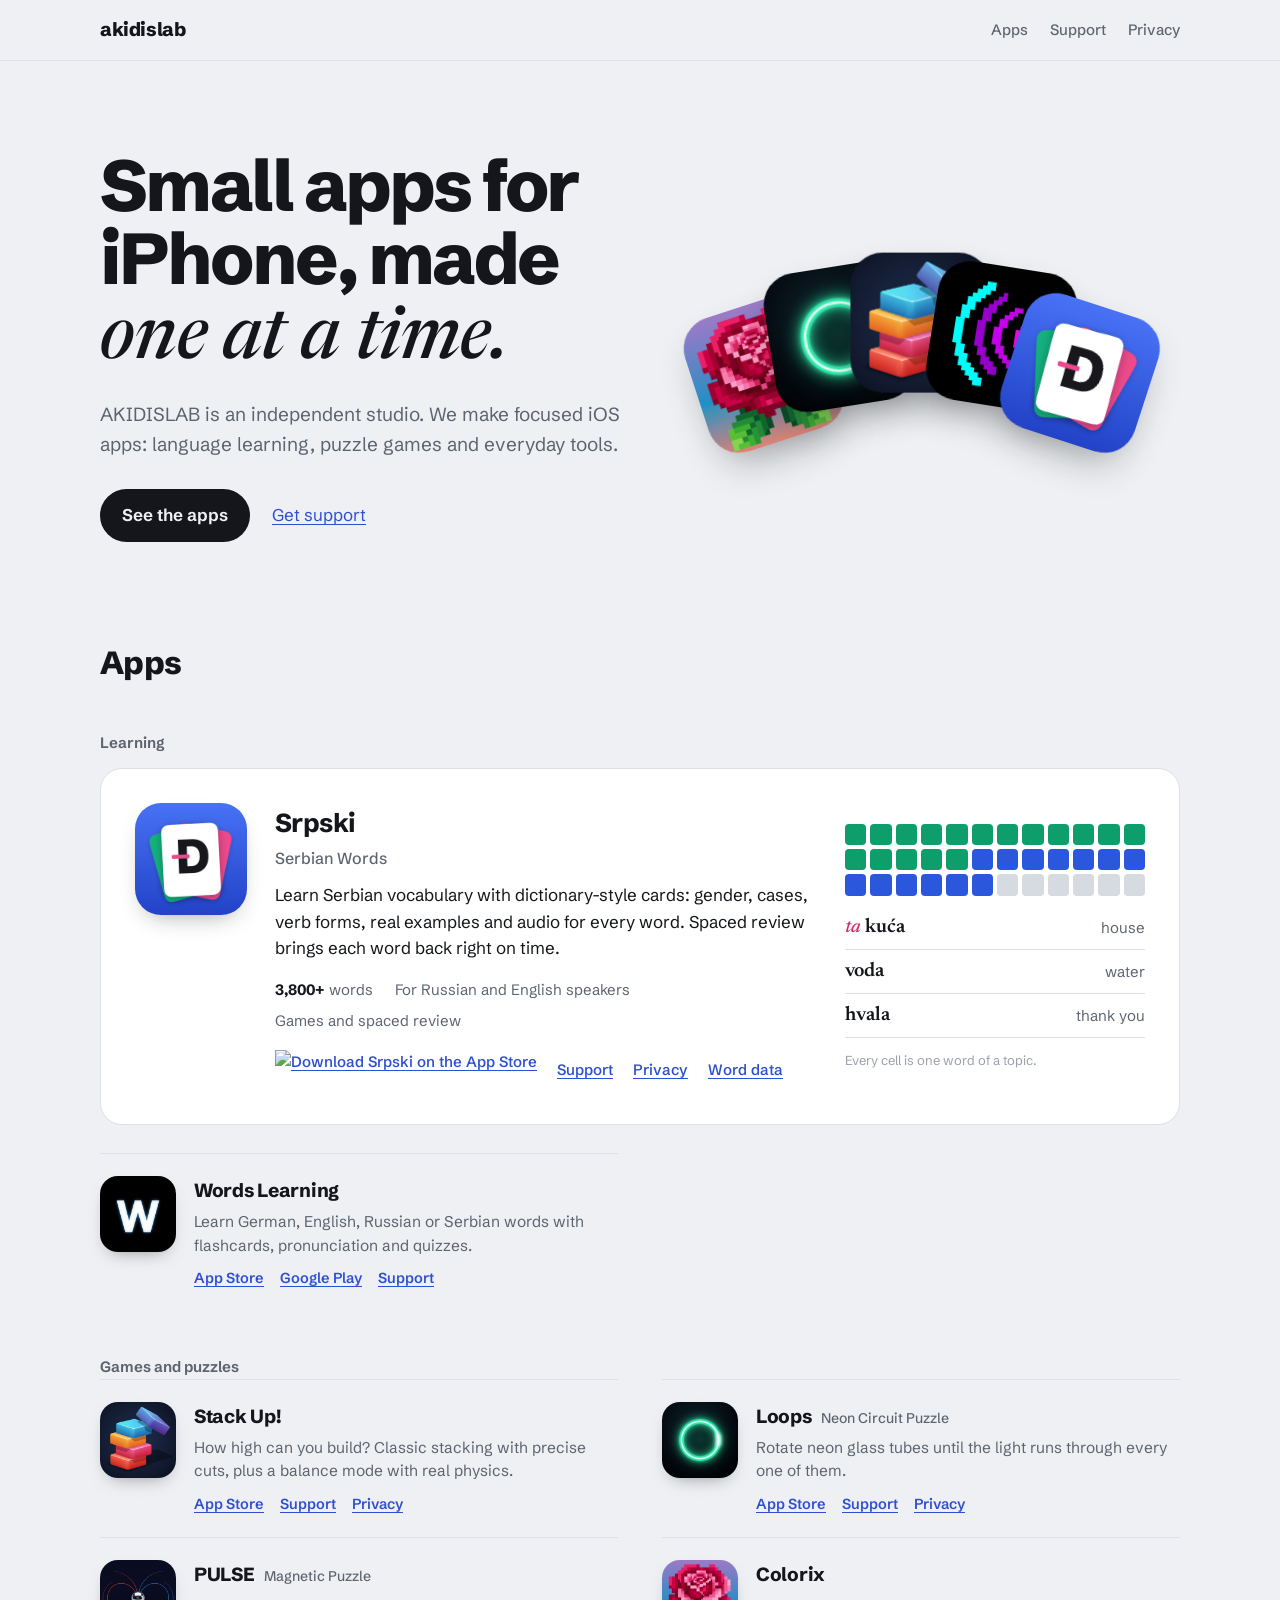
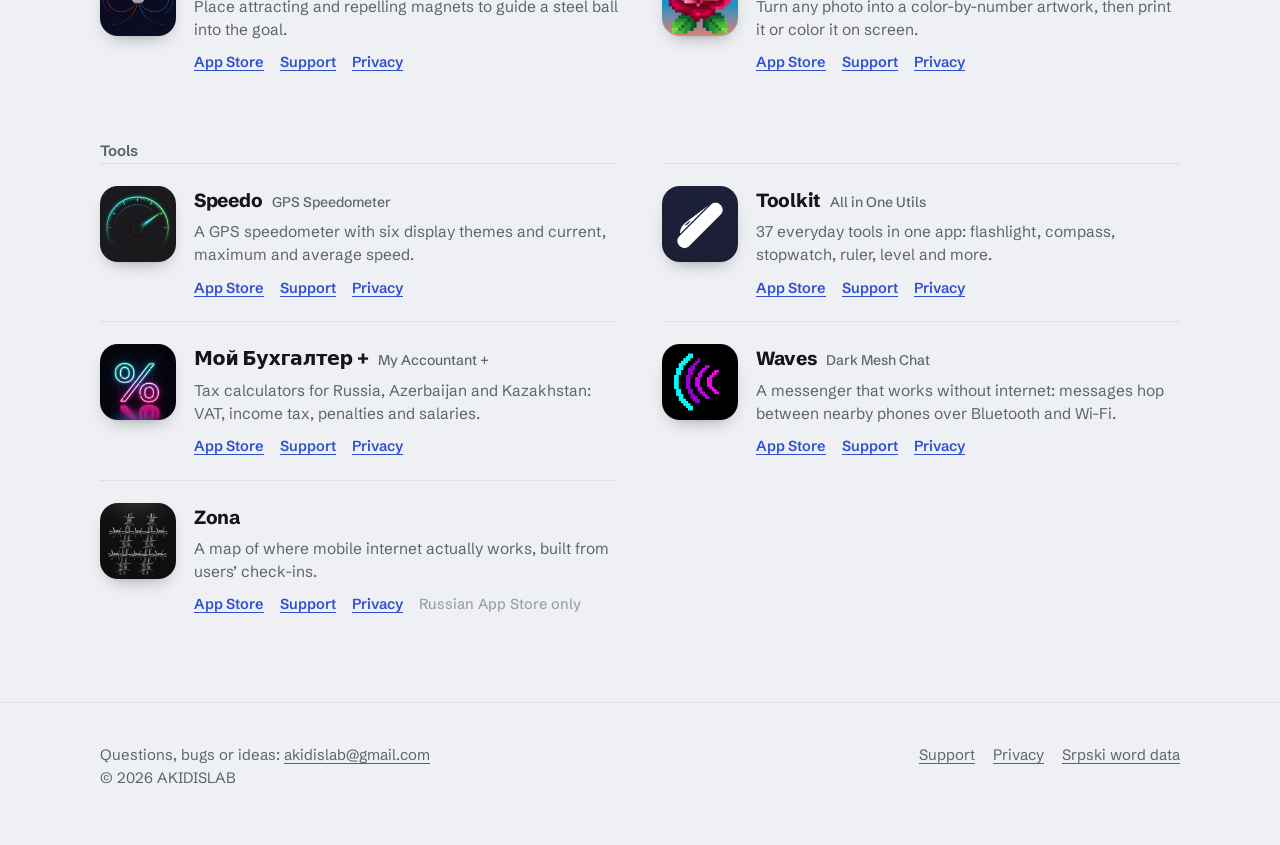
==== commit e2347f6b: "List all App Store apps with their App Store icons" ====
--- a/index.html
+++ b/index.html
@@ -4,7 +4,7 @@
   <meta charset="utf-8">
   <meta name="viewport" content="width=device-width, initial-scale=1">
   <title>AKIDISLAB</title>
-  <meta name="description" content="AKIDISLAB is an independent studio making focused iOS apps: Srpski, Stack Up!, Colorix, Words Learning and Waves.">
+  <meta name="description" content="AKIDISLAB is an independent studio making focused iOS apps: language learning, puzzle games and everyday tools.">
   <link rel="preconnect" href="https://fonts.googleapis.com">
   <link rel="preconnect" href="https://fonts.gstatic.com" crossorigin>
   <link href="https://fonts.googleapis.com/css2?family=Newsreader:ital,opsz,wght@0,6..72,500;0,6..72,600;1,6..72,500&family=Schibsted+Grotesk:wght@400;500;600;700;800&display=swap" rel="stylesheet">
@@ -26,25 +26,27 @@
     <section class="hero wrap">
       <div>
         <h1>Small apps for iPhone, made <em>one at a time.</em></h1>
-        <p class="lede">AKIDISLAB is an independent studio. We make focused iOS apps: a Serbian vocabulary trainer, a stacking game, color-by-number from your own photos and an offline mesh messenger.</p>
+        <p class="lede">AKIDISLAB is an independent studio. We make focused iOS apps: language learning, puzzle games and everyday tools.</p>
         <div class="actions">
           <a class="btn" href="#apps">See the apps</a>
           <a href="support.html">Get support</a>
         </div>
       </div>
       <div class="fan" aria-hidden="true">
-        <img src="colorix-icon.png" alt="">
-        <img src="words-learning-icon.png" alt="">
-        <img src="stackup-icon.png" alt="">
-        <img src="srpski-icon.png" alt="">
+        <img src="icons/colorix.png" alt="">
+        <img src="icons/loops.png" alt="">
+        <img src="icons/stack-up.png" alt="">
+        <img src="icons/waves.png" alt="">
+        <img src="icons/srpski.png" alt="">
       </div>
     </section>
 
     <section class="apps wrap" id="apps">
       <h2 class="section-title">Apps</h2>
 
+      <h3 class="group-title">Learning</h3>
       <article class="app app--featured">
-        <img class="app-icon" src="srpski-icon.png" alt="Srpski app icon" width="112" height="112">
+        <img class="app-icon" src="icons/srpski.png" alt="Srpski app icon" width="112" height="112">
         <div>
           <h3>Srpski <small>Serbian Words</small></h3>
           <p>Learn Serbian vocabulary with dictionary-style cards: gender, cases, verb forms, real examples and audio for every word. Spaced review brings each word back right on time.</p>
@@ -74,66 +76,96 @@
           <p class="mosaic-note">Every cell is one word of a topic.</p>
         </div>
       </article>
+      <div class="cards">
+        <article class="item">
+          <img src="icons/words-learning.png" alt="Words Learning app icon" width="76" height="76" loading="lazy">
+          <div>
+            <h4>Words Learning</h4>
+            <p>Learn German, English, Russian or Serbian words with flashcards, pronunciation and quizzes.</p>
+            <div class="links"><a href="https://apps.apple.com/app/id6756813183">App Store</a><a href="https://play.google.com/store/apps/details?id=com.learnserbian.learn_serbian">Google Play</a><a href="support.html">Support</a></div>
+          </div>
+        </article>
+      </div>
 
-      <article class="app">
-        <img class="app-icon" src="stackup-icon.png" alt="Stack Up! app icon" width="112" height="112" loading="lazy">
-        <div>
-          <h3>Stack Up!</h3>
-          <p>A tower-stacking game about timing and precision. Drop each block right on top and beat your own high score.</p>
-          <div class="app-links">
-            <a class="badge" href="https://apps.apple.com/app/id6756848592"><img src="https://developer.apple.com/assets/elements/badges/download-on-the-app-store.svg" alt="Download Stack Up! on the App Store"></a>
-            <a href="support.html">Support</a>
-            <a href="privacy.html">Privacy</a>
+      <h3 class="group-title">Games and puzzles</h3>
+      <div class="cards">
+        <article class="item">
+          <img src="icons/stack-up.png" alt="Stack Up! app icon" width="76" height="76" loading="lazy">
+          <div>
+            <h4>Stack Up!</h4>
+            <p>How high can you build? Classic stacking with precise cuts, plus a balance mode with real physics.</p>
+            <div class="links"><a href="https://apps.apple.com/app/id6756848592">App Store</a><a href="support.html">Support</a><a href="privacy.html">Privacy</a></div>
           </div>
-        </div>
-      </article>
+        </article>
+        <article class="item">
+          <img src="icons/loops.png" alt="Loops app icon" width="76" height="76" loading="lazy">
+          <div>
+            <h4>Loops <small>Neon Circuit Puzzle</small></h4>
+            <p>Rotate neon glass tubes until the light runs through every one of them.</p>
+            <div class="links"><a href="https://apps.apple.com/app/id6800279955">App Store</a><a href="support.html">Support</a><a href="privacy.html">Privacy</a></div>
+          </div>
+        </article>
+        <article class="item">
+          <img src="icons/pulse.png" alt="PULSE app icon" width="76" height="76" loading="lazy">
+          <div>
+            <h4>PULSE <small>Magnetic Puzzle</small></h4>
+            <p>Place attracting and repelling magnets to guide a steel ball into the goal.</p>
+            <div class="links"><a href="https://apps.apple.com/app/id6761016805">App Store</a><a href="support.html">Support</a><a href="privacy.html">Privacy</a></div>
+          </div>
+        </article>
+        <article class="item">
+          <img src="icons/colorix.png" alt="Colorix app icon" width="76" height="76" loading="lazy">
+          <div>
+            <h4>Colorix</h4>
+            <p>Turn any photo into a color-by-number artwork, then print it or color it on screen.</p>
+            <div class="links"><a href="https://apps.apple.com/app/id6757017591">App Store</a><a href="support.html">Support</a><a href="privacy.html">Privacy</a></div>
+          </div>
+        </article>
+      </div>
 
-      <article class="app">
-        <img class="app-icon" src="colorix-icon.png" alt="Colorix app icon" width="112" height="112" loading="lazy">
-        <div>
-          <h3>Colorix</h3>
-          <p>Turn your photos into color-by-number artworks with AI, then paint them cell by cell.</p>
-          <div class="app-links">
-            <a class="badge" href="https://apps.apple.com/rs/app/colorix/id6757017591"><img src="https://developer.apple.com/assets/elements/badges/download-on-the-app-store.svg" alt="Download Colorix on the App Store"></a>
-            <a href="support.html">Support</a>
-            <a href="privacy.html">Privacy</a>
+      <h3 class="group-title">Tools</h3>
+      <div class="cards">
+        <article class="item">
+          <img src="icons/speedo.png" alt="Speedo app icon" width="76" height="76" loading="lazy">
+          <div>
+            <h4>Speedo <small>GPS Speedometer</small></h4>
+            <p>A GPS speedometer with six display themes and current, maximum and average speed.</p>
+            <div class="links"><a href="https://apps.apple.com/app/id6757187700">App Store</a><a href="support.html">Support</a><a href="privacy.html">Privacy</a></div>
           </div>
-        </div>
-      </article>
-
-      <article class="app">
-        <img class="app-icon" src="words-learning-icon.png" alt="Words Learning app icon" width="112" height="112" loading="lazy">
-        <div>
-          <h3>Words Learning</h3>
-          <p>Master new languages with smart flashcards and engaging exercises.</p>
-          <div class="app-links">
-            <a class="badge" href="https://apps.apple.com/rs/app/words-learning/id6756813183"><img src="https://developer.apple.com/assets/elements/badges/download-on-the-app-store.svg" alt="Download Words Learning on the App Store"></a>
-            <a class="badge" href="https://play.google.com/store/apps/details?id=com.learnserbian.learn_serbian"><img src="google-play-badge.png" alt="Get Words Learning on Google Play"></a>
-            <a href="support.html">Support</a>
+        </article>
+        <article class="item">
+          <img src="icons/toolkit.png" alt="Toolkit app icon" width="76" height="76" loading="lazy">
+          <div>
+            <h4>Toolkit <small>All in One Utils</small></h4>
+            <p>37 everyday tools in one app: flashlight, compass, stopwatch, ruler, level and more.</p>
+            <div class="links"><a href="https://apps.apple.com/app/id6761324034">App Store</a><a href="support.html">Support</a><a href="privacy.html">Privacy</a></div>
           </div>
-        </div>
-      </article>
-
-      <article class="app">
-        <svg class="app-icon" viewBox="0 0 112 112" role="img" aria-label="Waves app mark">
-          <rect width="112" height="112" rx="26" fill="#10151d"/>
-          <g fill="none" stroke="#3fd0c9" stroke-width="5" stroke-linecap="round">
-            <path d="M40 72a20 20 0 0 1 0-32" opacity=".95"/>
-            <path d="M30 82a34 34 0 0 1 0-52" opacity=".6"/>
-            <path d="M72 40a20 20 0 0 1 0 32" opacity=".95"/>
-            <path d="M82 30a34 34 0 0 1 0 52" opacity=".6"/>
-          </g>
-          <circle cx="56" cy="56" r="7" fill="#3fd0c9"/>
-        </svg>
-        <div>
-          <h3>Waves <small>Dark Mesh Chat</small></h3>
-          <p>A peer-to-peer messenger that works without internet: messages travel between nearby phones over Bluetooth and Wi-Fi, end-to-end encrypted.</p>
-          <div class="app-links">
-            <a href="waves/support/">Support</a>
-            <a href="waves/privacy/">Privacy</a>
+        </article>
+        <article class="item">
+          <img src="icons/moy-buhgalter.png" alt="Мой Бухгалтер + app icon" width="76" height="76" loading="lazy">
+          <div>
+            <h4>Мой Бухгалтер + <small>My Accountant +</small></h4>
+            <p>Tax calculators for Russia, Azerbaijan and Kazakhstan: VAT, income tax, penalties and salaries.</p>
+            <div class="links"><a href="https://apps.apple.com/app/id1061606260">App Store</a><a href="support.html">Support</a><a href="privacy.html">Privacy</a></div>
           </div>
-        </div>
-      </article>
+        </article>
+        <article class="item">
+          <img src="icons/waves.png" alt="Waves app icon" width="76" height="76" loading="lazy">
+          <div>
+            <h4>Waves <small>Dark Mesh Chat</small></h4>
+            <p>A messenger that works without internet: messages hop between nearby phones over Bluetooth and Wi-Fi.</p>
+            <div class="links"><a href="https://apps.apple.com/app/id6760934984">App Store</a><a href="waves/support/">Support</a><a href="waves/privacy/">Privacy</a></div>
+          </div>
+        </article>
+        <article class="item">
+          <img src="icons/zona.png" alt="Zona app icon" width="76" height="76" loading="lazy">
+          <div>
+            <h4>Zona</h4>
+            <p>A map of where mobile internet actually works, built from users’ check-ins.</p>
+            <div class="links"><a href="https://apps.apple.com/app/id6761049359">App Store</a><a href="support.html">Support</a><a href="privacy.html">Privacy</a><span class="note">Russian App Store only</span></div>
+          </div>
+        </article>
+      </div>
     </section>
   </main>
 
--- a/assets/site.css
+++ b/assets/site.css
@@ -98,15 +98,16 @@
 /* Веер иконок — стопка карточек, раскрывается при загрузке */
 .fan { position: relative; height: 340px; }
 .fan img {
-  position: absolute; left: 50%; top: 50%; width: 156px; height: 156px;
-  border-radius: 38px; box-shadow: 0 18px 40px -14px rgba(20, 22, 27, 0.45);
+  position: absolute; left: 50%; top: 50%; width: 140px; height: 140px;
+  border-radius: 32px; box-shadow: 0 18px 40px -14px rgba(20, 22, 27, 0.45);
   transform: translate(-50%, -50%);
   animation: fan 900ms cubic-bezier(.2, .8, .2, 1) 150ms both;
 }
-.fan img:nth-child(1) { --to: translate(-150%, -34%) rotate(-15deg); z-index: 1; }
-.fan img:nth-child(2) { --to: translate(-92%, -60%) rotate(-5deg); z-index: 2; }
-.fan img:nth-child(3) { --to: translate(-30%, -58%) rotate(5deg); z-index: 3; }
-.fan img:nth-child(4) { --to: translate(28%, -32%) rotate(15deg); z-index: 4; }
+.fan img:nth-child(1) { --to: translate(-176%, -30%) rotate(-18deg); z-index: 1; }
+.fan img:nth-child(2) { --to: translate(-122%, -56%) rotate(-9deg); z-index: 2; }
+.fan img:nth-child(3) { --to: translate(-64%, -66%) rotate(0deg); z-index: 3; }
+.fan img:nth-child(4) { --to: translate(-6%, -56%) rotate(9deg); z-index: 4; }
+.fan img:nth-child(5) { --to: translate(50%, -30%) rotate(18deg); z-index: 5; }
 @keyframes fan { from { transform: translate(-50%, -50%) rotate(0); } to { transform: var(--to); } }
 .fan img { transform: var(--to); }
 
@@ -203,7 +204,7 @@
 @media (max-width: 860px) {
   .hero { grid-template-columns: 1fr; gap: 12px; padding: 48px 0 40px; }
   .fan { height: 250px; order: -1; }
-  .fan img { width: 124px; height: 124px; border-radius: 28px; }
+  .fan img { width: 100px; height: 100px; border-radius: 23px; }
   .app--featured { grid-template-columns: 88px 1fr; padding: 24px; }
   .mosaic-card { grid-column: 1 / -1; }
 }
@@ -219,3 +220,20 @@
 @media (prefers-reduced-motion: reduce) {
   .fan img { animation: none; }
 }
+
+/* Группы приложений: компактные строки в две колонки */
+.group-title { font-size: 15px; font-weight: 650; color: var(--subtle); margin: 44px 0 0; letter-spacing: 0; }
+.group-title + .app--featured { margin-top: 14px; }
+.cards { display: grid; grid-template-columns: repeat(2, minmax(0, 1fr)); column-gap: 44px; }
+.item { display: grid; grid-template-columns: 76px 1fr; gap: 18px; padding: 22px 0; border-top: 1px solid var(--hairline); }
+.item img { width: 76px; height: 76px; border-radius: 18px; box-shadow: 0 8px 18px -10px rgba(20, 22, 27, .5); }
+.item h4 { font-size: 19px; letter-spacing: -0.015em; margin: 0; font-weight: 750; }
+.item h4 small { font-size: 14px; font-weight: 500; color: var(--subtle); margin-left: 6px; letter-spacing: 0; }
+.item p { margin: 5px 0 0; color: var(--subtle); font-size: 15.5px; line-height: 1.5; }
+.item .links { display: flex; flex-wrap: wrap; gap: 6px 16px; margin-top: 10px; font-size: 14.5px; font-weight: 600; }
+.item .note { color: var(--faint); font-weight: 500; }
+@media (max-width: 720px) {
+  .cards { grid-template-columns: 1fr; }
+  .item { grid-template-columns: 60px 1fr; gap: 14px; }
+  .item img { width: 60px; height: 60px; border-radius: 14px; }
+}
